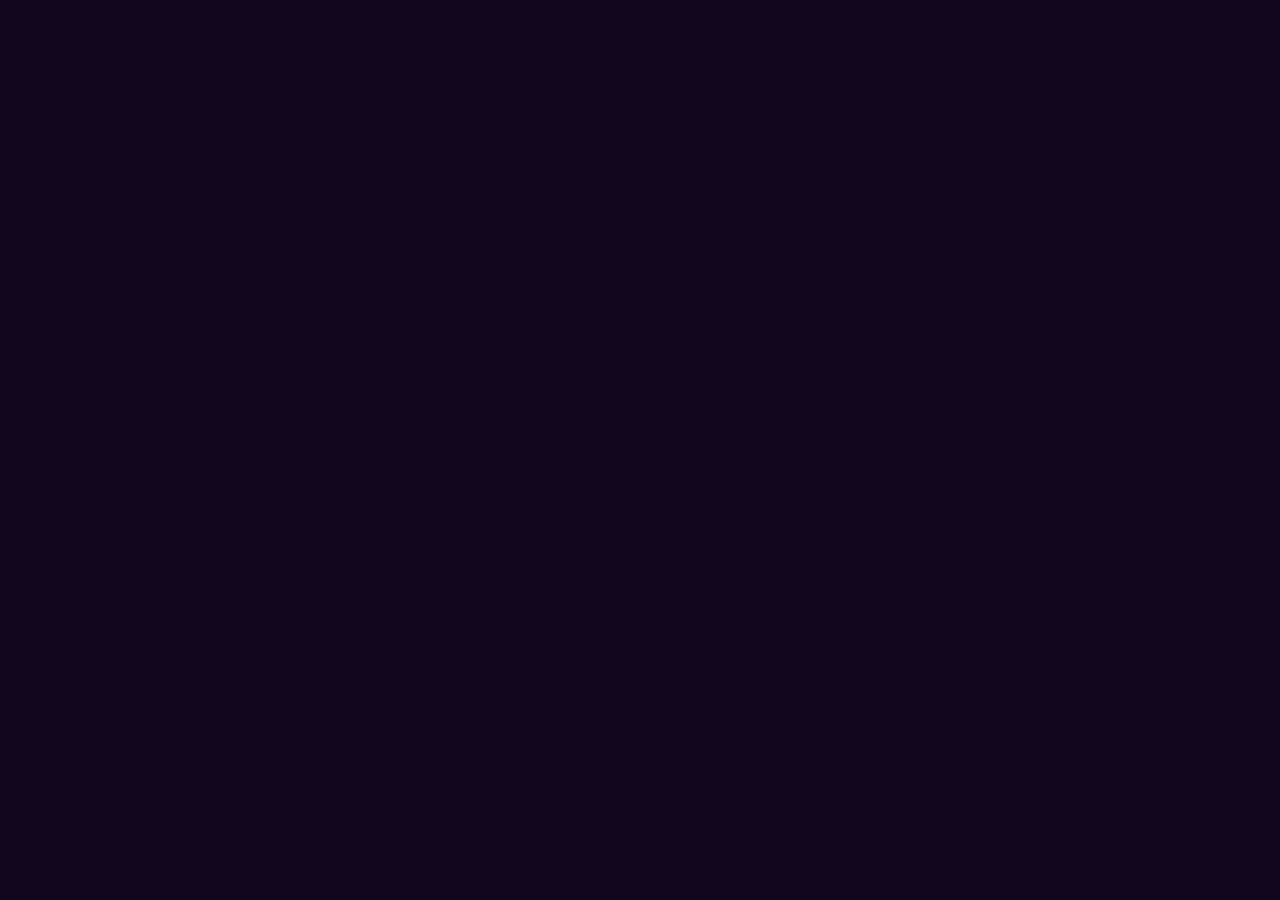
==== CAS.html @ ff6cc91d "Addtions 1.0" ====
<!DOCTYPE html>
<html lang="en">
    <head>
        <meta charset="UTF-8">
        <meta http-equiv="X-UA-Compatible" content="IE=edge">
        <meta name="viewport" content="width=device-width, initial-scale=1.0">

        <link rel="stylesheet" href="https://cdn.jsdelivr.net/npm/boxicons@latest/css/boxicons.min.css">
        <link rel="shortcut icon" href="assets/imgs/favicon.ico" type="image/x-icon">
        <link rel="stylesheet" href="assets/css/style.css">
        <link rel="stylesheet" href="assets/css/text-animation.css">

        <title>Joshua S. | Student</title>
    </head>
    <body>

    </body>
</html>
---- assets/css/style.css ----
/*=============== FONTS ===============*/
@font-face {
    font-family: Brandon;
    src: url("../extras/HVD\ Fonts\ -\ BrandonText-Bold.otf");
    font-weight: bold;
}

@font-face {
    font-family: BrandonThin;
    src: url("../extras/HVD\ Fonts\ -\ BrandonText-Thin.otf");
    font-weight: lighter;
}

/*=============== VARIABLES ===============*/
:root {
  --header-height: 3.5rem;

  /*========== Colors ==========*/
  --main-color: #9B5DE5;
  --light-color: #CC92F8;
  --dark-color: #6441A4;
  --darker-color: #1F2232;
  --text-light: #FFF;
  --text-dark: #000;
  --background-color: #10061C ;
  --container-color: #6441A4;

  /*========== Fonts & Sizes ==========*/
  --main-font: 'Brandon', sans-serif;
  --huge-font-size: 4rem;
  --xxl-font-size: 3rem;
  --xl-font-size: 2.5rem;
  --h1-font-size: 1.5rem;
  --h2-font-size: 1.25rem;
  --h3-font-size: 1rem;
  --normal-font-size: .938rem;
  --small-font-size: .813rem;
  --xs-font-size: .75rem;

  /*========== Margins ==========*/
  --mb-0-25: .25rem;
  --mb-0-5: .5rem;
  --mb-0-75: .75rem;
  --mb-1: 1rem;
  --mb-1-5: 1.5rem;
  --mb-2: 2rem;
  --mb-2-5: 2.5rem;

  /*========== Z Indexes ==========*/
  --z-bottom: 10;
  --z-top: 100;
}

/* Font Sizes Media Queries */
@media screen and (min-width: 992px) {
  :root {
    --huge-font-size: 6rem;
    --xxl-font-size: 4rem;
    --xl-font-size: 4rem;
    --h1-font-size: 2.25rem;
    --h2-font-size: 1.5rem;
    --h3-font-size: 1.25rem;
    --normal-font-size: 1rem;
    --small-font-size: .875rem;
    --xs-font-size: .813rem;
  }
}

/*=============== CORE ===============*/
*{
scroll-behavior: smooth;
  box-sizing: border-box;
  padding: 0;
  margin: 0;
}

body{
  margin: var(--header-height) 0 0 0;
  font-family: var(--main-font);
  font-size: var(--normal-font-size);
  background: var(--background-color);
  color: var(--text-light);
  overflow-x: hidden;
}

ul{
  list-style: none;
}

a{
  text-decoration: none;
}

img{
  max-width: 100%;
  height: auto;
}

button,
input{
  border: none;
  outline: none;
}

button{
  cursor: pointer;
  font-family: var(--main-font);
  font-size: var(--normal-font-size);
}

.hidden {
  height: 0;
  visibility: hidden;
}

/*=============== REUSABLE CLASSES ===============*/
.section{
  padding: 4.5rem 0 2rem;
}

.section-title{
  font-size: var(--h2-font-size);
  margin-bottom: var(--mb-2);
  text-align: center;
}

/*=============== LAYOUT ===============*/
.container{
  max-width: 968px;
  margin-left: var(--mb-1-5);
  margin-right: var(--mb-1-5);
}

.grid{
  display: grid;
}

.main{
  overflow: hidden; /*For animation*/
}

/*=============== SCROLLBAR ===============*/
::-webkit-scrollbar {
  width: 12px;
}

::-webkit-scrollbar-track {
  background-color: transparent;
}

::-webkit-scrollbar-thumb {
  background-color: white;
  border-radius: 50px;
  height: 120px;
}

/*=============== HEADER ===============*/
.header{
  width: 100%;
  background-color: var(--background-color);
  position: fixed;
  top: 0;
  left: 0;
  z-index: var(--z-top);
}

/*=============== NAV ===============*/
.nav{
  height: var(--header-height);
  display: flex;
  justify-content: space-between;
  align-items: center;
}

.nav-logo{
  display: flex;
  align-items: center;
  column-gap: .5rem;
  font-size: var(--normal-font-size);
}

.nav-logo-img{
  width: 1.25rem;
}

.nav-link,
.nav-logo,
.nav-toggle,
.nav-close{
  color: var(--text-light);
}

.nav-toggle{
  font-size: 2rem;
  cursor: pointer;
}

@media screen and (max-width: 767px){
  .nav-menu{
    position: fixed;
    width: 100%;
    background: var(--container-color);
    top: -150%;
    left: 0;
    padding: 3.5rem 0;
    transition: .4s;
    z-index: var(--z-top);
    border-radius: 0 0 1.5rem 1.5rem;
  }
}

.nav-img{
  width: 100px;
  position: absolute;
  top: 0;
  left: 0;
}

.nav-close{
  font-size: 1.8rem;
  position: absolute;
  top: .5rem;
  right: .7rem;
  cursor: pointer;
}

.nav-list{
  display: flex;
  flex-direction: column;
  align-items: center;
  row-gap: 1.5rem;
}

.nav-link{
  transition: .4s;
  letter-spacing: 0.1rem;
}

.nav-link:hover{
  color: var(--light-color);
  border-bottom: 3px var(--light-color) solid;
}

/* Show menu */
.show-menu{
  top: 0;
}

/* Change background header */
.scroll-header{
  background: var(--container-color);
}

/*=============== HOME ===============*/
.home {
  height: 672px;
  background-image: url("../imgs/pngs/background.png");
  background-size: cover;
  display: flex;
  align-items: center;
  justify-content: center;
}

.home-content {
  display: flex;
  align-items: center;
  justify-content: center;
}

.home-content h1 {
  font-size: var(--xl-font-size);
  position: absolute;
  text-shadow: 5px 5px 5px rgba(0, 0, 0, 0.5);
}

.home-content h3 {
  font-size: var(--h3-font-size);
  position: absolute;
  font-style: italic;
  font-family: BrandonThin;;
  transform: translateY(40px);
  text-shadow: 5px 5px 5px rgba(0, 0, 0, 0.5);
}

/*=============== Curve ===============*/
.curve {
  background-color: var(--main-color);
}

.curve-content {
  height: 0;
  width: 100vw;
  visibility: hidden;
}

/*=============== Hello ===============*/
.hello-text {
  display: flex;
  align-items: center;
  justify-content: center;
  font-size: var(--xxl-font-size);
  background-color: var(--main-color);

  cursor: default;
  position: absolute;
  width: 100%;
  height: 400px;
  text-align: center;
  font-family: 'Luckiest Guy';
}

/* Main Animation in text-animation.css */

.hello-text-text {
  letter-spacing: 5px;
  text-shadow: 0 1px 0 #ccc, 0 2px 0 #ccc, 0 3px 0 #ccc, 0 4px 0 #ccc,
    0 5px 0 #ccc, 0 6px 0 transparent, 0 7px 0 transparent, 0 8px 0 transparent,
    0 9px 0 transparent, 0 10px 10px rgba(0, 0, 0, 0.4);
}

/*=============== CurveM ===============*/
.curveM {
  transform: translateY(400px);
  background-color: var(--light-color);
}

.curveM-content {
  height: 0;
  width: 100vw;
  visibility: hidden;
}

/*=============== PROJECTS ===============*/
.project {
  height: 1000px;
  background-color: var(--light-color);
  display: flex;
  align-items: center;
  justify-content: center;
}

.project-content {
  display: flex;
  align-items: center;
  justify-content: center;
  flex-direction: column;
  text-align: center;
}

.project-content h1 {
  transform: translateY(-80px);
  font-size: var(--xl-font-size);
  position: absolute;
  text-shadow: 0px 4px 0px rgba(0, 0, 0, 0.25);
}

.project-content h1 span {
  color: var(--dark-color);
  border-bottom: 5px var(--dark-color) solid;
}

.placeholder {
  height: 130px;
  width: 230px;
  border-radius: 20px;
  margin: var(--mb-1);
  transform: translateY(200px);
  background: var(--dark-color);
  filter: drop-shadow(0px 4px 0px rgba(0, 0, 0, 0.25));
}

.placeholder h2 {
  font-size: var(--h2-font-size);
  color: var(--text-light);
  transform: translateY(40px);
  /* text-shadow: 0px 3px 0px #000000; */
}

.placeholder img {
  visibility: hidden;
}

.placeholder:hover {
  background: var(--darker-color);
}
/*=============== ABOUT ===============*/
.about {
  height: 800px;
  margin: var(--mb-2);
  display: flex;
  gap: 70px;
  flex-direction: column;
  align-items: center;
  justify-content: center;
  text-align: center;
  background-color: var(--background-color);
}

.pfp {
  height: 250px;
  width: 250px;
}

.about-text {
  font-size: 20px;
  text-align: justify;
  line-height: 30px;
}
/*=============== CONTACT ===============*/
.contact {
  height: 800px;
  background-color: #F4F4F4;
  display: flex;
  align-items: center;
  justify-content: center;
  text-align: center;
}

.contact h1 {
  font-size: var(--xl-font-size);
  color: var(--text-dark);
  margin-bottom: var(--mb-1);
  text-shadow: 0px 4px 0px rgba(0, 0, 0, 0.25);
}

.contact h1 span {
  color: var(--dark-color);
  border-bottom: 5px var(--dark-color) solid;
}

.contact input {
  font-family: var(--main-font);
  font-size: var(--h2-font-size);
  color: var(--text-dark);
  height: 70px;
  width: 250px;
  border: 0;
  margin: var(--mb-1);
  padding: var(--mb-1);
  border-radius: 5px;
  background-color: #E1E1E1;
  filter: drop-shadow(0px 4px 4px rgba(0, 0, 0, 0.25));
}

.contact input[type="submit"] {
  color: white;
  background-color: var(--dark-color);
}

.contact input[type="submit"]:hover {
  transform: scale(0.98);
}

/*=============== FOOTER ===============*/
.footer {
  height: 100px;
  background-color: #fff;
}

.footer {
  background-color: white;
  height: 120px;
}

.footer-nav {
  display: grid;
  grid-template-columns: repeat(5, 1fr);
  grid-template-rows: 125px;
  grid-column-gap: 0px;
  grid-row-gap: 0px;
  align-items: center;
  text-align: center;
  letter-spacing: 3px;
}
  
.div1 { grid-area: 1 / 1 / 2 / 2; }
.div2 { grid-area: 1 / 2 / 2 / 3; }
.div3 { grid-area: 1 / 3 / 2 / 4; }
.div4 { grid-area: 1 / 4 / 2 / 5; }
.div5 { grid-area: 1 / 5 / 2 / 6; }

.footer-nav a{
  color: black;
  font-size: var(--xs-font-size);
}

.footer-nav a:hover {
  border-bottom: 3px black solid;
}
/*=============== BUTTONS ===============*/
.button{
  display: inline-block;
  background-color: var(--main-color);
  color: var(--title-color);
  padding: 1rem 1.75rem;
  border-radius: .5rem;
  transition: .3s;
}

.button:hover{
  background-color: var(--dark-color);
}

.button-ghost{
  border: 2px solid;
  background-color: transparent;
  border-radius: 3rem;
  padding: .75rem 1.5rem;
}

/*===============  Media Queries ===============*/
/* For small devices */
@media screen and (max-width: 320px){
    .container{
      margin-left: var(--mb-1);
      margin-right: var(--mb-1);
    }
  
    .category-container{
      grid-template-columns: .8fr;
      justify-content: center;
    }
  }
 
/* For medium devices */
@media screen and (min-width: 620px) {
  .about {
    flex-direction: row;
  }

  .pfp {
    height: 250px;
    width: 250px;
  }

  .about-text {
    font-size: 25px;
    text-align: justify;
    line-height: 30px;
    max-width: 400px;
  }
}

@media screen and (min-width: 767px){
  body{
    margin: 0;
  }

  .section{
    padding: 7rem 0 2rem;
  }

  .nav{
    height: calc(var(--header-height) + 1.5rem);
  }
  .nav-img,
  .nav-close,
  .nav-toggle{
    display: none;
  }
  .nav-list{
    flex-direction: row;
    column-gap: 3rem;
  }
  .nav-link{
    text-transform: initial;
  }

  .curve-content {
    height: 100%;
    visibility: visible;
  }

  .curveM-content {
    height: 100%;
    visibility: visible;
  }

  .project-content {
    flex-direction: row;
  }

  .placeholder {
    height: 200px;
    width: 200px;
    margin: var(--mb-1);
  }

  .placeholder img {
    visibility: visible;
    height: 80px;
    width: 100px;
    transform: translateY(50px);
    /* filter: drop-shadow(0px 5px 0px #000000); */
  }

  .about {
    flex-direction: row;
  }

  .pfp {
    height: 300px;
    width: 300px;
  }

  .about-text {
    font-size: 35px;
    text-align: justify;
    line-height: 40px;
    max-width: 600px;
  }

  .contact input {
    height: 70px;
    width: 500px;
  }

  .footer-nav a{
    letter-spacing: 3px;
    font-size: var(--h3-font-size);
  }
}

/* For large devices */
@media screen and (min-width: 992px){
  .container{
    margin-left: auto;
    margin-right: auto;
  }

  .section-title{
    font-size: var(--h1-font-size);
    margin-bottom: 3rem;
  }

  .placeholder {
    height: 250px;
    width: 250px;
    margin: var(--mb-2-5);
  }

  .about {
    flex-direction: row;
  }

  .pfp {
    height: 450px;
    width: 450px;
  }
  
  .about-text {
    font-size: 40px;
    text-align: justify;
    line-height: 50px;
    max-width: 670px;
  }
}

@media screen and (min-width: 1440px){
  .home {
    height: 900px;
  }
}
---- assets/css/text-animation.css ----
@import url("https://fonts.googleapis.com/css?family=Luckiest+Guy");

.a {
  position: relative;
  top: 10px;
  -webkit-animation: bounce 0.3s ease infinite alternate;
  animation: bounce 0.3s ease infinite alternate;
  font-size: var(--huge-font-size);
  color: var(--dark-color);
  text-shadow: 0 1px 0#10061C, 0 2px 0 #10061C, 0 3px 0 #10061C, 0 4px 0 #10061C,
    0 5px 0 #10061C, 0 6px 0 transparent, 0 7px 0 transparent, 0 8px 0 transparent,
    0 9px 0 transparent, 0 10px 10px rgba(0, 0, 0, 0.4);
}

  
.a:nth-child(2) {
  -webkit-animation-delay: 0.1s;
  animation-delay: 0.1s;
}
  
.a:nth-child(3) {
  -webkit-animation-delay: 0.2s;
  animation-delay: 0.2s;
}

.a:nth-child(4) {
  -webkit-animation-delay: 0.3s;
  animation-delay: 0.3s;
}

.a:nth-child(5) {
  -webkit-animation-delay: 0.4s;
  animation-delay: 0.4s;
}

/* ANIMATION */
@keyframes bounce {
  100% {
    top: -20px;
    text-shadow: 0 1px 0 #10061C, 0 2px 0 #10061C, 0 3px 0 #10061C, 0 4px 0 #10061C,
      0 5px 0 #10061C, 0 6px 0 #10061C, 0 7px 0 #10061C, 0 8px 0 #10061C, 0 9px 0 #10061C,
      0 50px 25px rgba(0, 0, 0, 0.2);
  }
}
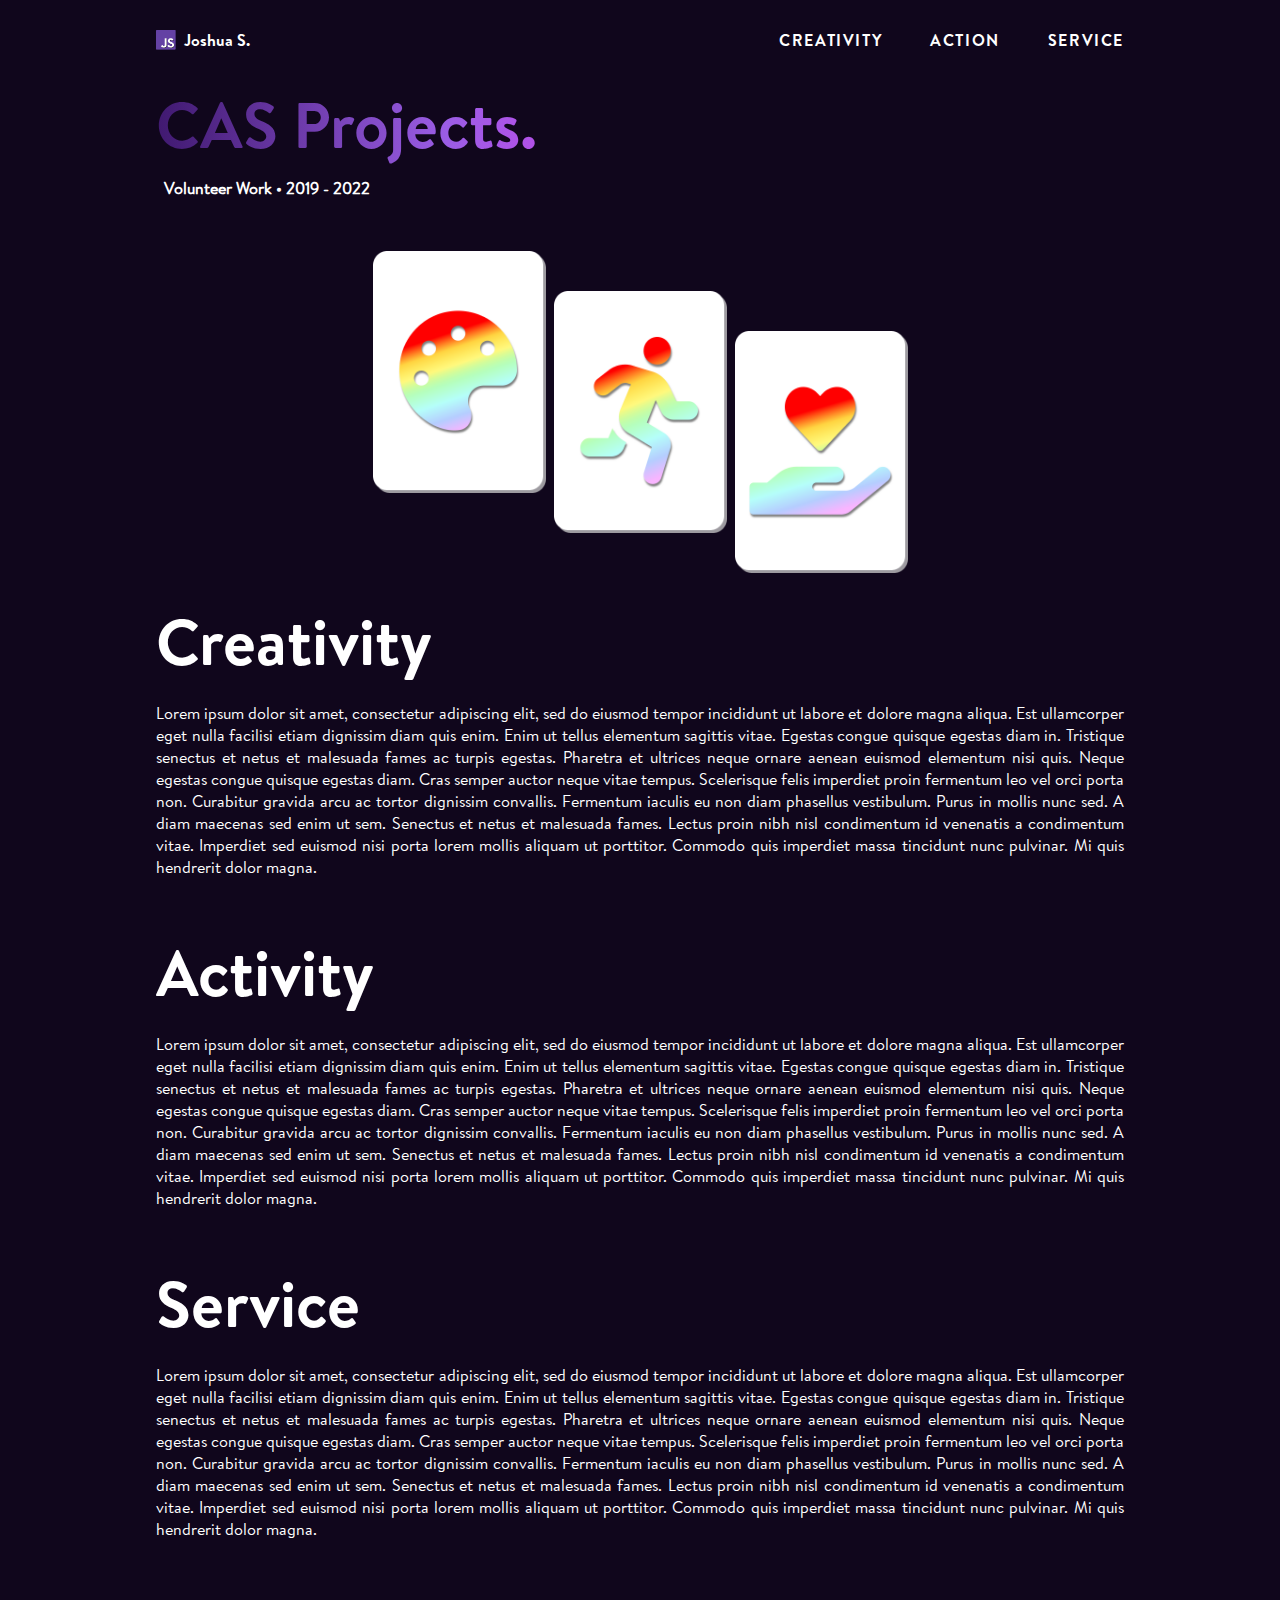
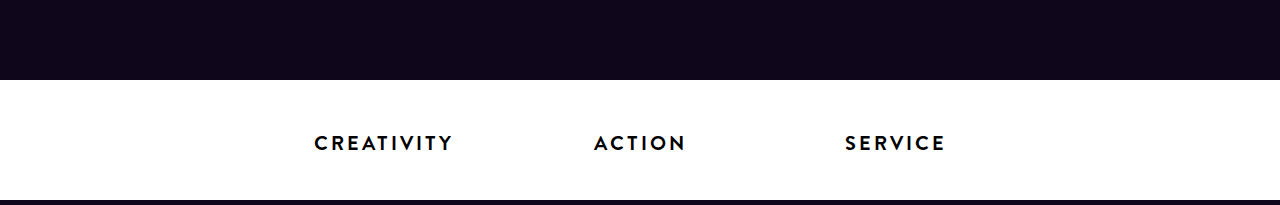
==== commit 53a240a9: "Cas Pages 1.0" ====
--- a/CAS.html
+++ b/CAS.html
@@ -8,11 +8,92 @@
         <link rel="stylesheet" href="https://cdn.jsdelivr.net/npm/boxicons@latest/css/boxicons.min.css">
         <link rel="shortcut icon" href="assets/imgs/favicon.ico" type="image/x-icon">
         <link rel="stylesheet" href="assets/css/style.css">
-        <link rel="stylesheet" href="assets/css/text-animation.css">
 
         <title>Joshua S. | Student</title>
     </head>
     <body>
+         <!------- Nav ------->
+         <header class="header" id="header">
+            <nav class="nav container">
+                <a href="#" class="nav-logo">
+                    <img src="assets/imgs/pngs/JS Logo.png" alt="" class="nav-logo-img">
+                    Joshua S.
+                </a>
 
+                <div class="nav-menu" id="nav-menu">
+                    <ul class="nav-list">
+                        <li class="nav-item">
+                            <a href="#creativity" class="nav-link">CREATIVITY</a>
+                        </li>
+
+                        <li class="nav-item">
+                            <a href="#action" class="nav-link">ACTION</a>
+                        </li>
+
+                        <li class="nav-item">
+                            <a href="#service" class="nav-link">SERVICE</a>
+                        </li>
+
+                    <div class="nav-close" id="nav-close">
+                        <i class='bx bx-x'></i>
+                    </div>
+                </div>
+
+                <div class="nav-toggle" id="nav-toggle">
+                    <i class='bx bx-menu-alt-right' ></i>
+                </div>
+            </nav>
+        </header>
+
+        <!-- Intro -->
+        <section class="intro" id="intro">
+            <div class="intro-content container">
+                <h1>CAS Projects.</h1>
+                <h3>Volunteer Work • 2019 - 2022</h3>
+                <div class="intro-content-images">
+                    <img src="assets/imgs/pngs/Creativity.png" alt="Creativity" class="creativity-img">
+                    <img src="assets/imgs/pngs/Action.png" alt="Action" class="action-img">
+                    <img src="assets/imgs/pngs/Service.png" alt="Service" class="service-img">
+                </div>
+            </div>
+        </section>
+
+        <section class="cas" id="cas">
+            <!-- Creativity -->
+        <section class="creativity" id="creativity">
+            <div class="creativity-content container">
+                <h1>Creativity</h1>
+                <p>Lorem ipsum dolor sit amet, consectetur adipiscing elit, sed do eiusmod tempor incididunt ut labore et dolore magna aliqua. Est ullamcorper eget nulla facilisi etiam dignissim diam quis enim. Enim ut tellus elementum sagittis vitae. Egestas congue quisque egestas diam in. Tristique senectus et netus et malesuada fames ac turpis egestas. Pharetra et ultrices neque ornare aenean euismod elementum nisi quis. Neque egestas congue quisque egestas diam. Cras semper auctor neque vitae tempus. Scelerisque felis imperdiet proin fermentum leo vel orci porta non. Curabitur gravida arcu ac tortor dignissim convallis. Fermentum iaculis eu non diam phasellus vestibulum. Purus in mollis nunc sed. A diam maecenas sed enim ut sem. Senectus et netus et malesuada fames. Lectus proin nibh nisl condimentum id venenatis a condimentum vitae. Imperdiet sed euismod nisi porta lorem mollis aliquam ut porttitor. Commodo quis imperdiet massa tincidunt nunc pulvinar. Mi quis hendrerit dolor magna.</p>
+            </div>
+        </section>
+
+        <!-- Activity -->
+        <section class="activity" id="activity">
+            <div class="activity-content container">
+                <h1>Activity</h1>
+                <p>Lorem ipsum dolor sit amet, consectetur adipiscing elit, sed do eiusmod tempor incididunt ut labore et dolore magna aliqua. Est ullamcorper eget nulla facilisi etiam dignissim diam quis enim. Enim ut tellus elementum sagittis vitae. Egestas congue quisque egestas diam in. Tristique senectus et netus et malesuada fames ac turpis egestas. Pharetra et ultrices neque ornare aenean euismod elementum nisi quis. Neque egestas congue quisque egestas diam. Cras semper auctor neque vitae tempus. Scelerisque felis imperdiet proin fermentum leo vel orci porta non. Curabitur gravida arcu ac tortor dignissim convallis. Fermentum iaculis eu non diam phasellus vestibulum. Purus in mollis nunc sed. A diam maecenas sed enim ut sem. Senectus et netus et malesuada fames. Lectus proin nibh nisl condimentum id venenatis a condimentum vitae. Imperdiet sed euismod nisi porta lorem mollis aliquam ut porttitor. Commodo quis imperdiet massa tincidunt nunc pulvinar. Mi quis hendrerit dolor magna.</p>
+            </div>
+        </section>
+
+        <!-- Service -->
+        <section class="service" id="service">
+            <div class="service-content container">
+                <h1>Service</h1>
+                <p>Lorem ipsum dolor sit amet, consectetur adipiscing elit, sed do eiusmod tempor incididunt ut labore et dolore magna aliqua. Est ullamcorper eget nulla facilisi etiam dignissim diam quis enim. Enim ut tellus elementum sagittis vitae. Egestas congue quisque egestas diam in. Tristique senectus et netus et malesuada fames ac turpis egestas. Pharetra et ultrices neque ornare aenean euismod elementum nisi quis. Neque egestas congue quisque egestas diam. Cras semper auctor neque vitae tempus. Scelerisque felis imperdiet proin fermentum leo vel orci porta non. Curabitur gravida arcu ac tortor dignissim convallis. Fermentum iaculis eu non diam phasellus vestibulum. Purus in mollis nunc sed. A diam maecenas sed enim ut sem. Senectus et netus et malesuada fames. Lectus proin nibh nisl condimentum id venenatis a condimentum vitae. Imperdiet sed euismod nisi porta lorem mollis aliquam ut porttitor. Commodo quis imperdiet massa tincidunt nunc pulvinar. Mi quis hendrerit dolor magna.</p>
+            </div>
+        </section>
+        </section>
+
+        <!------- Footer ------->
+        <footer class="footer" id="footer">
+            <div class="footer-nav">
+                <div class="div2"><a href="#creativity">CREATIVITY</a></div>
+                <div class="div3"><a href="#action">ACTION</a></div>
+                <div class="div4"><a href="#service">SERVICE</a></div>
+            </div>
+        </footer>
+
+        <!------- JavaScript ------->
+        <script src="assets/js/main.js"></script>
     </body>
 </html>--- a/assets/css/style.css
+++ b/assets/css/style.css
@@ -1,6 +1,6 @@
 /*=============== FONTS ===============*/
 @font-face {
-    font-family: Brandon;
+    font-family: BrandonBold;
     src: url("../extras/HVD\ Fonts\ -\ BrandonText-Bold.otf");
     font-weight: bold;
 }
@@ -11,6 +11,15 @@
     font-weight: lighter;
 }
 
+@font-face {
+  font-family: Brandon;
+  src: url("../extras/HVD\ Fonts\ -\ BrandonText-Regular.otf");
+}
+
+@font-face {
+  font-family: BrandonLight;
+  src: url("../extras/HVD\ Fonts\ -\ BrandonText-Light.otf");
+}
 /*=============== VARIABLES ===============*/
 :root {
   --header-height: 3.5rem;
@@ -26,7 +35,7 @@
   --container-color: #6441A4;
 
   /*========== Fonts & Sizes ==========*/
-  --main-font: 'Brandon', sans-serif;
+  --main-font: 'BrandonBold', sans-serif;
   --huge-font-size: 4rem;
   --xxl-font-size: 3rem;
   --xl-font-size: 2.5rem;
@@ -91,6 +100,12 @@
   text-decoration: none;
 }
 
+p {
+  font-family: 'Brandon';
+  font-size: var(--normal-font-size);
+  text-align: justify;
+}
+
 img{
   max-width: 100%;
   height: auto;
@@ -116,12 +131,6 @@
 /*=============== REUSABLE CLASSES ===============*/
 .section{
   padding: 4.5rem 0 2rem;
-}
-
-.section-title{
-  font-size: var(--h2-font-size);
-  margin-bottom: var(--mb-2);
-  text-align: center;
 }
 
 /*=============== LAYOUT ===============*/
@@ -129,10 +138,6 @@
   max-width: 968px;
   margin-left: var(--mb-1-5);
   margin-right: var(--mb-1-5);
-}
-
-.grid{
-  display: grid;
 }
 
 .main{
@@ -508,6 +513,65 @@
   padding: .75rem 1.5rem;
 }
 
+
+/*=============== CAS Page ===============*/
+.intro-content h1 {
+  font-size: var(--xxl-font-size);
+  background: #401970;
+  background: -webkit-linear-gradient(to right, #401970 0%, #9B5DE5 30%, #EF32EF 64%, #CC92F8 100%);
+  background: -moz-linear-gradient(to right, #401970 0%, #9B5DE5 30%, #EF32EF 64%, #CC92F8 100%);
+  background: linear-gradient(to right, #401970 0%, #9B5DE5 30%, #EF32EF 64%, #CC92F8 100%);
+  background-clip: text;
+  -webkit-background-clip: text;
+  -webkit-text-fill-color: transparent;
+}
+
+.intro-content h3 {
+  font-family: 'Brandon';
+  font-size: var(--normal-font-size);
+  margin: var(--mb-0-5);
+}
+
+.intro-content-images {
+  display: flex;
+  align-items: center;
+  justify-content: center;
+}
+
+.intro-content-images img {
+  width: 93px;
+  height: 128px;
+  padding: var(--mb-0-25);
+}
+
+.creativity-img {
+  transform: translateY(20px);
+}
+
+.action-img {
+  transform: translateY(40px);
+}
+
+.service-img {
+  transform: translateY(60px);
+}
+
+/*=============== CAS ===============*/
+.cas {
+  display: flex;
+  gap: 50px;
+  flex-direction: column;
+  align-items: center;
+  justify-content: center;
+  padding-top: 90px;
+  padding-bottom: 90px;
+}
+
+.cas h1 {
+  font-size: var(--xl-font-size);
+  margin-bottom: var(--mb-1);
+}
+
 /*===============  Media Queries ===============*/
 /* For small devices */
 @media screen and (max-width: 320px){
@@ -539,6 +603,12 @@
     line-height: 30px;
     max-width: 400px;
   }
+
+  /* CAS Page */
+  .intro-content-images img {
+    width: 150px;
+    height: 207px;
+  }
 }
 
 @media screen and (min-width: 767px){
@@ -619,6 +689,33 @@
     letter-spacing: 3px;
     font-size: var(--h3-font-size);
   }
+
+  /* CAS Page */
+  .intro-content {
+    margin-top: 5rem;
+  }
+
+  .intro-content-images img {
+    width: 181px;
+    height: 250px;
+  }
+
+  .creativity-img {
+    transform: translateY(40px);
+  }
+  
+  .action-img {
+    transform: translateY(80px);
+  }
+  
+  .service-img {
+    transform: translateY(120px);
+  }
+
+  .cas {
+    padding-top: 140px;
+    padding-bottom: 140px;
+  }
 }
 
 /* For large devices */
@@ -626,11 +723,6 @@
   .container{
     margin-left: auto;
     margin-right: auto;
-  }
-
-  .section-title{
-    font-size: var(--h1-font-size);
-    margin-bottom: 3rem;
   }
 
   .placeholder {
@@ -660,4 +752,23 @@
   .home {
     height: 900px;
   }
+
+  /* CAS Page */
+  .intro-content-images img {
+    width: 300px;
+    height: 415px;
+    margin: var(--mb-1);
+  }
+
+  .creativity-img {
+    transform: translateY(40px);
+  }
+  
+  .action-img {
+    transform: translateY(100px);
+  }
+  
+  .service-img {
+    transform: translateY(160px);
+  }
 }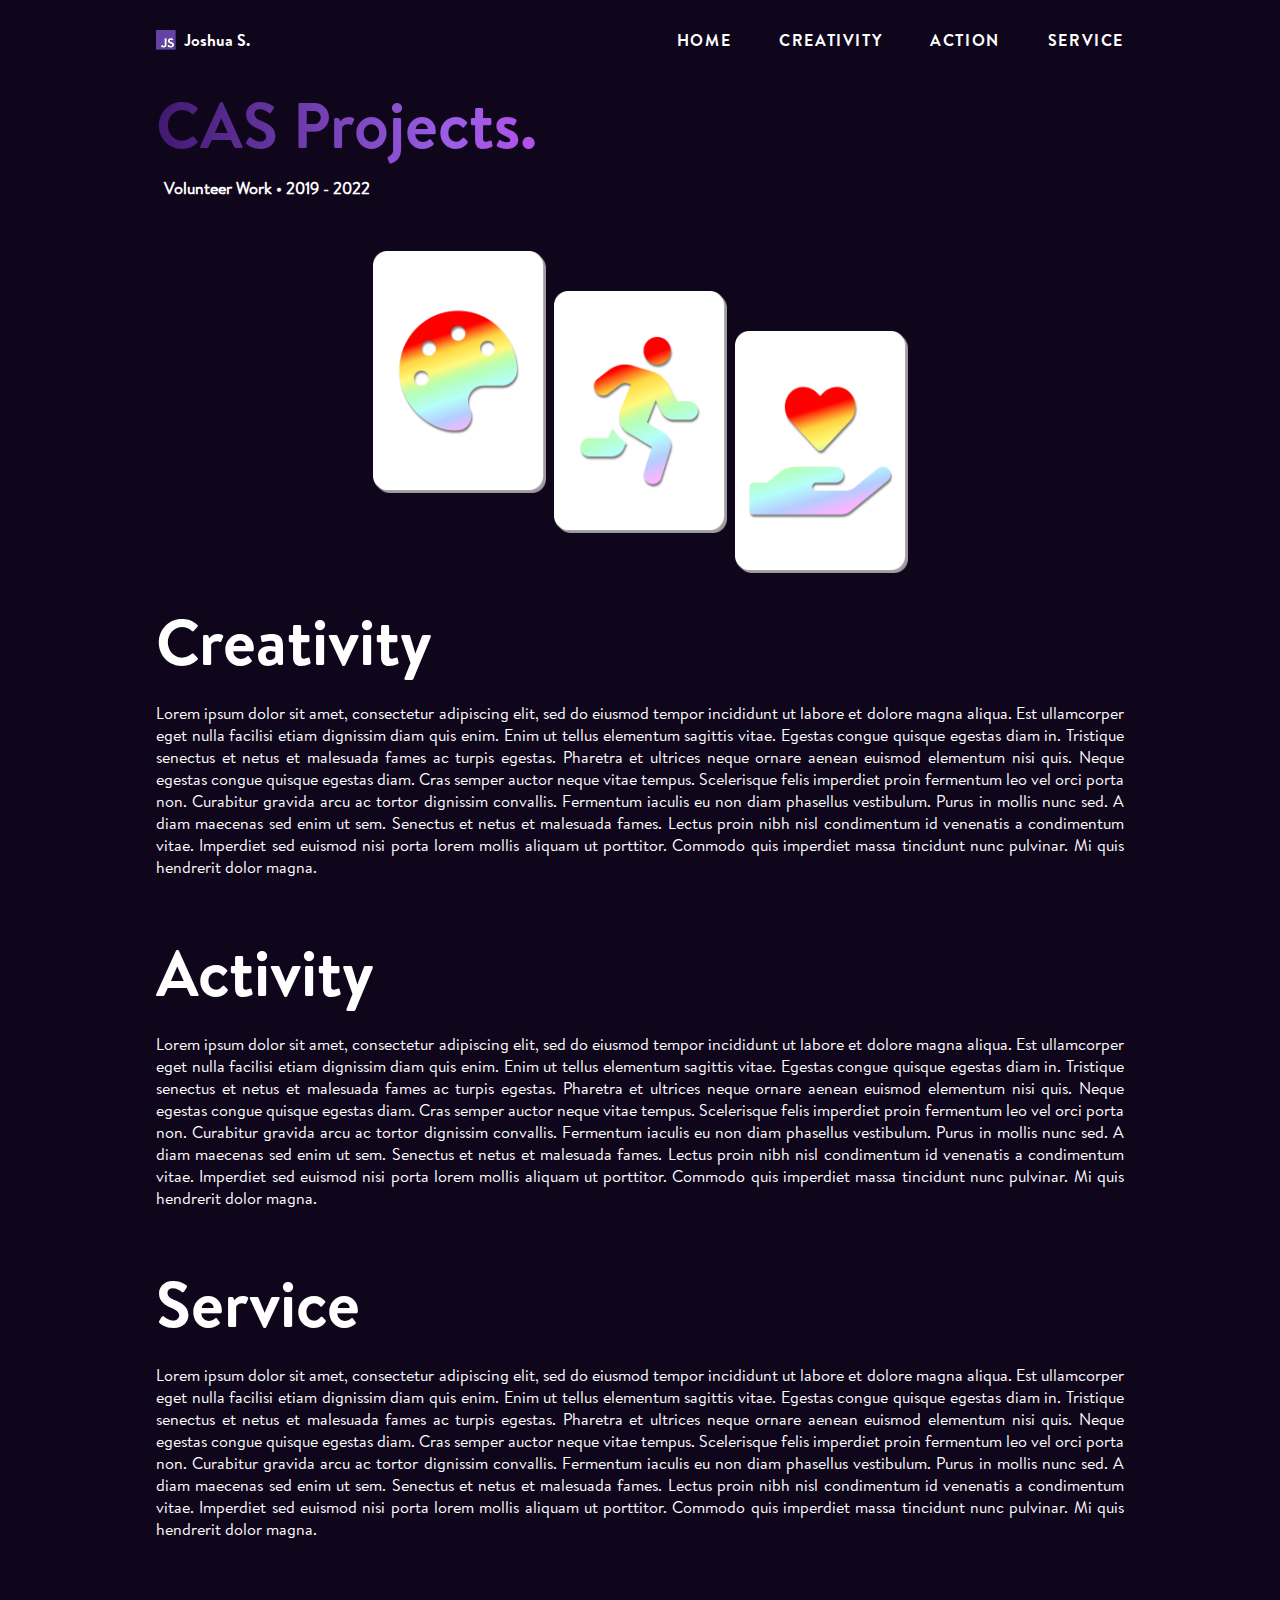
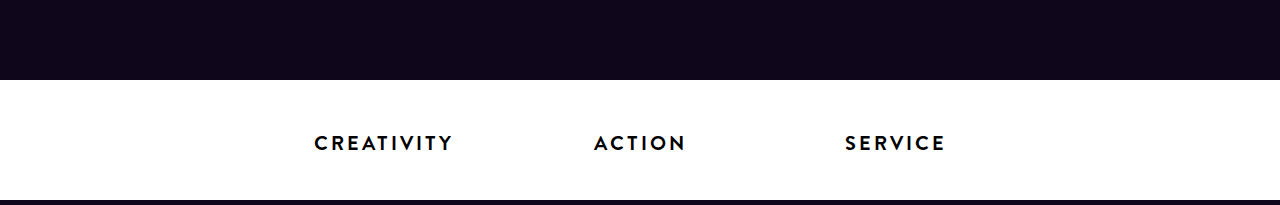
==== commit a5350f12: "Cas Pages 1.1" ====
--- a/CAS.html
+++ b/CAS.html
@@ -22,6 +22,10 @@
 
                 <div class="nav-menu" id="nav-menu">
                     <ul class="nav-list">
+                        <li class="nav-item">
+                            <a href="index.html" class="nav-link">HOME</a>
+                        </li>
+
                         <li class="nav-item">
                             <a href="#creativity" class="nav-link">CREATIVITY</a>
                         </li>
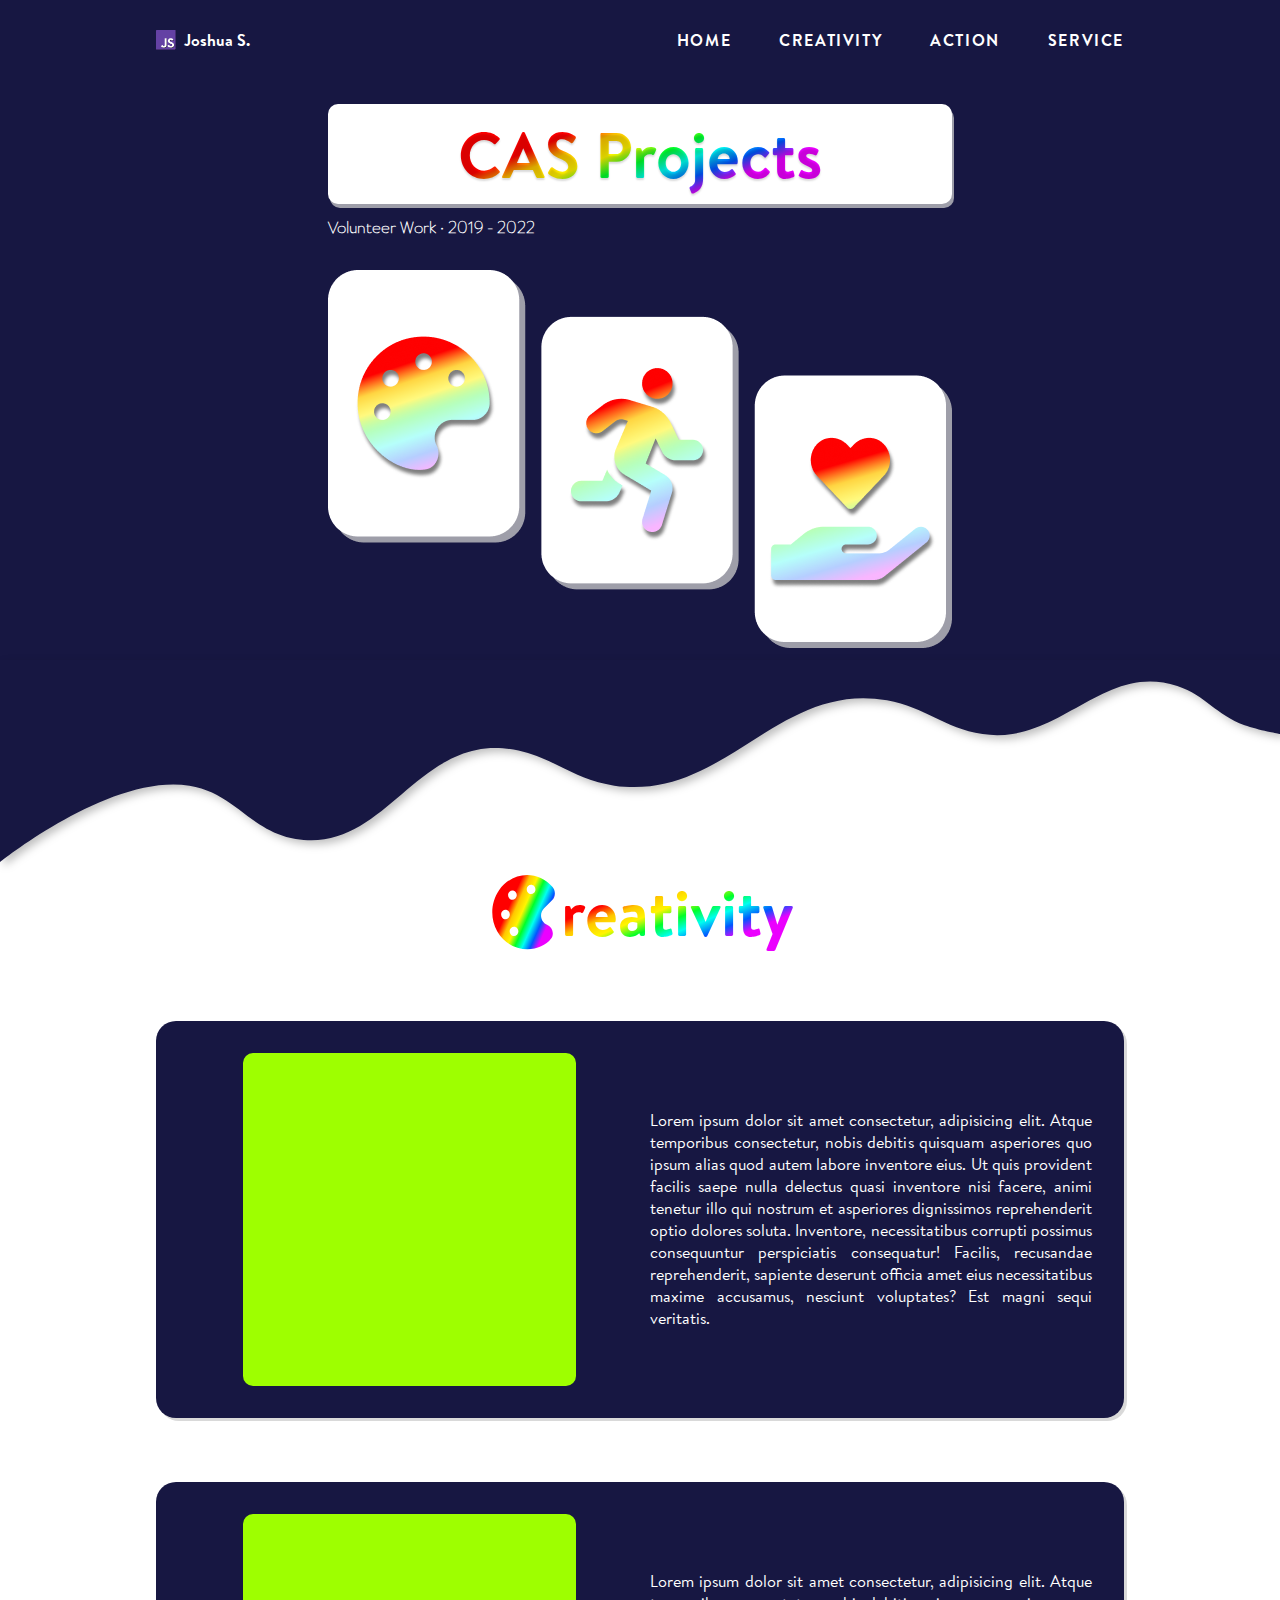
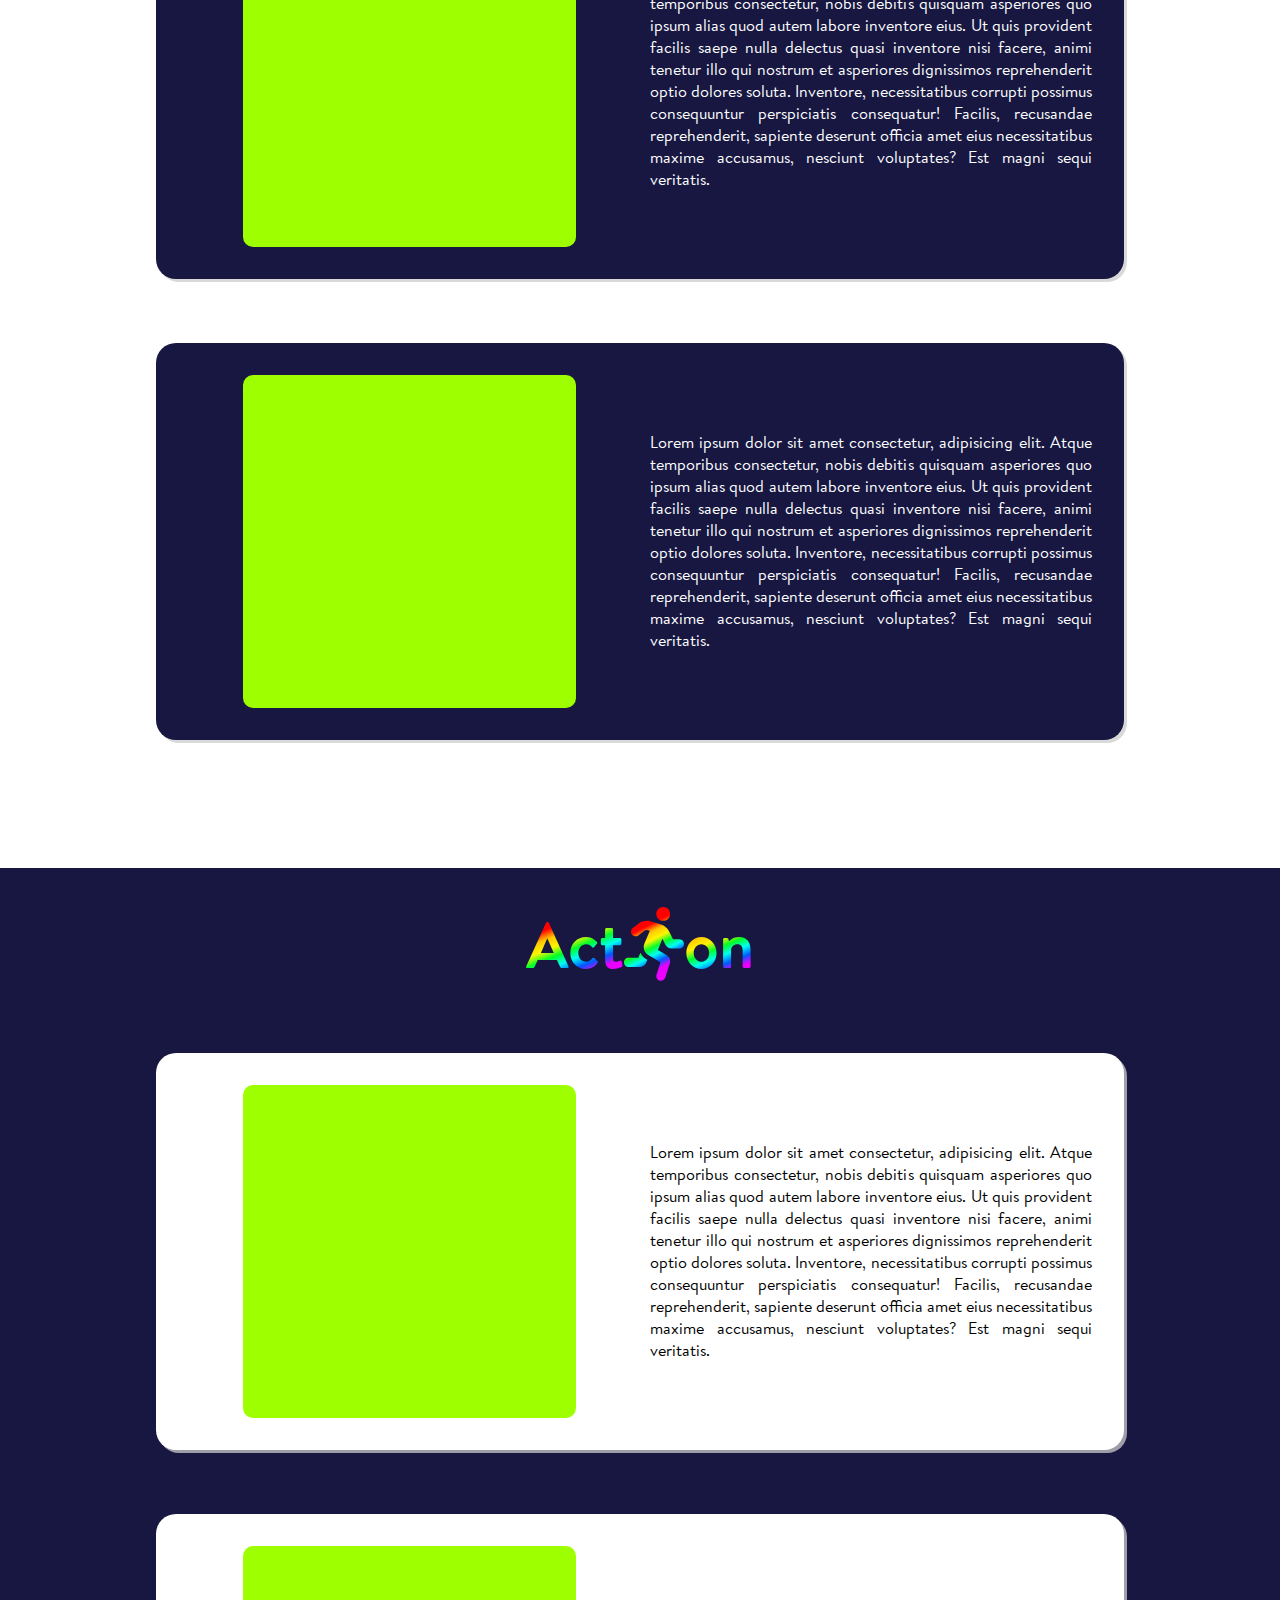
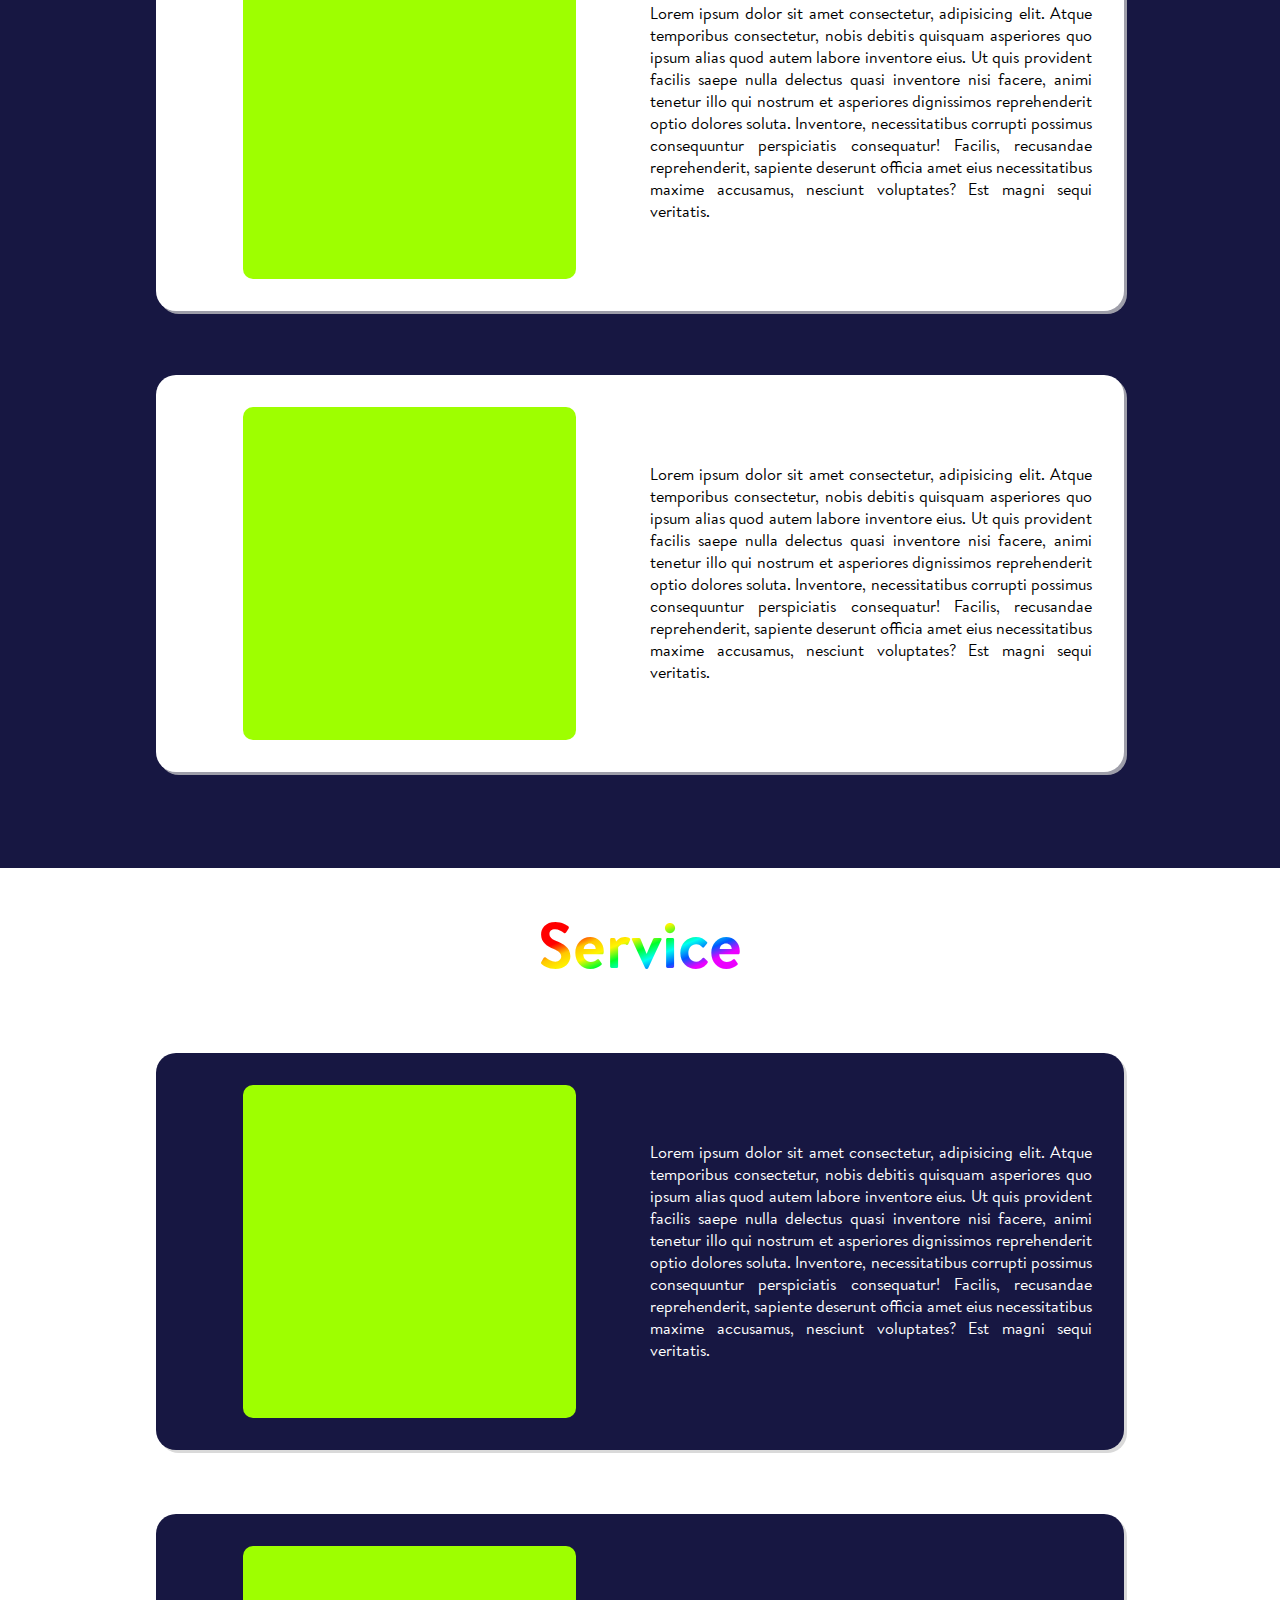
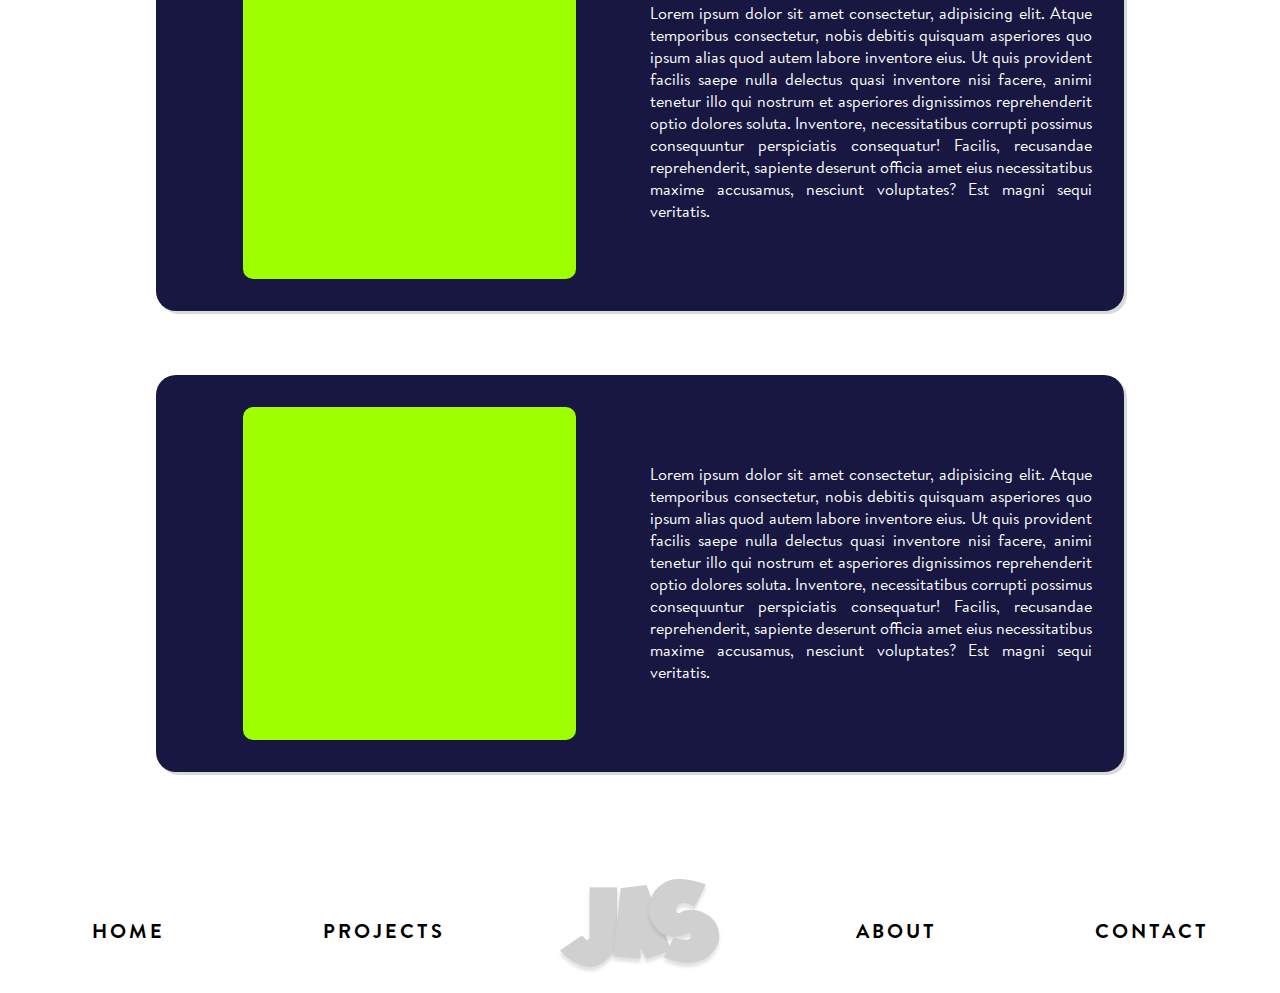
==== commit b9f2ee37: "CAS Page Updates" ====
--- a/CAS.html
+++ b/CAS.html
@@ -11,10 +11,10 @@
 
         <title>Joshua S. | Student</title>
     </head>
-    <body>
+    <body class="cas-body">
          <!------- Nav ------->
-         <header class="header" id="header">
-            <nav class="nav container">
+         <header class="header cas-header" id="header">
+            <nav class="nav container cas-nav">
                 <a href="#" class="nav-logo">
                     <img src="assets/imgs/pngs/JS Logo.png" alt="" class="nav-logo-img">
                     Joshua S.
@@ -50,52 +50,114 @@
         </header>
 
         <!-- Intro -->
-        <section class="intro" id="intro">
+        <section class="cas-intro" id="intro">
             <div class="intro-content container">
-                <h1>CAS Projects.</h1>
+                <div class="cas-title">
+                    <h1>CAS Projects</h1>
+                </div>
                 <h3>Volunteer Work • 2019 - 2022</h3>
                 <div class="intro-content-images">
-                    <img src="assets/imgs/pngs/Creativity.png" alt="Creativity" class="creativity-img">
-                    <img src="assets/imgs/pngs/Action.png" alt="Action" class="action-img">
-                    <img src="assets/imgs/pngs/Service.png" alt="Service" class="service-img">
+                    <img src="assets/imgs/pngs/cas-icons.png" alt="CAS">
                 </div>
             </div>
         </section>
 
-        <section class="cas" id="cas">
-            <!-- Creativity -->
-        <section class="creativity" id="creativity">
-            <div class="creativity-content container">
-                <h1>Creativity</h1>
-                <p>Lorem ipsum dolor sit amet, consectetur adipiscing elit, sed do eiusmod tempor incididunt ut labore et dolore magna aliqua. Est ullamcorper eget nulla facilisi etiam dignissim diam quis enim. Enim ut tellus elementum sagittis vitae. Egestas congue quisque egestas diam in. Tristique senectus et netus et malesuada fames ac turpis egestas. Pharetra et ultrices neque ornare aenean euismod elementum nisi quis. Neque egestas congue quisque egestas diam. Cras semper auctor neque vitae tempus. Scelerisque felis imperdiet proin fermentum leo vel orci porta non. Curabitur gravida arcu ac tortor dignissim convallis. Fermentum iaculis eu non diam phasellus vestibulum. Purus in mollis nunc sed. A diam maecenas sed enim ut sem. Senectus et netus et malesuada fames. Lectus proin nibh nisl condimentum id venenatis a condimentum vitae. Imperdiet sed euismod nisi porta lorem mollis aliquam ut porttitor. Commodo quis imperdiet massa tincidunt nunc pulvinar. Mi quis hendrerit dolor magna.</p>
-            </div>
+        <!-- Curve -->
+        <section class="curveB">
+            <object data="assets/imgs/svgs/curveB.svg" type="image/svg+xml" class="curve-b">
+                Curve B
+            </object>
         </section>
 
-        <!-- Activity -->
-        <section class="activity" id="activity">
-            <div class="activity-content container">
-                <h1>Activity</h1>
-                <p>Lorem ipsum dolor sit amet, consectetur adipiscing elit, sed do eiusmod tempor incididunt ut labore et dolore magna aliqua. Est ullamcorper eget nulla facilisi etiam dignissim diam quis enim. Enim ut tellus elementum sagittis vitae. Egestas congue quisque egestas diam in. Tristique senectus et netus et malesuada fames ac turpis egestas. Pharetra et ultrices neque ornare aenean euismod elementum nisi quis. Neque egestas congue quisque egestas diam. Cras semper auctor neque vitae tempus. Scelerisque felis imperdiet proin fermentum leo vel orci porta non. Curabitur gravida arcu ac tortor dignissim convallis. Fermentum iaculis eu non diam phasellus vestibulum. Purus in mollis nunc sed. A diam maecenas sed enim ut sem. Senectus et netus et malesuada fames. Lectus proin nibh nisl condimentum id venenatis a condimentum vitae. Imperdiet sed euismod nisi porta lorem mollis aliquam ut porttitor. Commodo quis imperdiet massa tincidunt nunc pulvinar. Mi quis hendrerit dolor magna.</p>
+        <!-- Creativity -->
+        <section class="creativity" id="creativity">
+             <div class="creativity-content container">
+                <div class="creativity-title">
+                    <h1>
+                        <img src="assets/imgs/svgs/C.svg" alt="C" class="creativity-title-img">
+                        <span>reativity</span>
+                    </h1>
+                 </div>
+                 <div class="creativity-exps">
+                     <div class="exp creativity-exp-one">
+                        <img src="assets/imgs/pngs/img-placeholder.png" alt="P">
+                        <p>Lorem ipsum dolor sit amet consectetur, adipisicing elit. Atque temporibus consectetur, nobis debitis quisquam asperiores quo ipsum alias quod autem labore inventore eius. Ut quis provident facilis saepe nulla delectus quasi inventore nisi facere, animi tenetur illo qui nostrum et asperiores dignissimos reprehenderit optio dolores soluta. Inventore, necessitatibus corrupti possimus consequuntur perspiciatis consequatur! Facilis, recusandae reprehenderit, sapiente deserunt officia amet eius necessitatibus maxime accusamus, nesciunt voluptates? Est magni sequi veritatis.</p>
+                    </div>
+                     <div class="exp creativity-exp-two">
+                        <img src="assets/imgs/pngs/img-placeholder.png" alt="P">
+                        <p>Lorem ipsum dolor sit amet consectetur, adipisicing elit. Atque temporibus consectetur, nobis debitis quisquam asperiores quo ipsum alias quod autem labore inventore eius. Ut quis provident facilis saepe nulla delectus quasi inventore nisi facere, animi tenetur illo qui nostrum et asperiores dignissimos reprehenderit optio dolores soluta. Inventore, necessitatibus corrupti possimus consequuntur perspiciatis consequatur! Facilis, recusandae reprehenderit, sapiente deserunt officia amet eius necessitatibus maxime accusamus, nesciunt voluptates? Est magni sequi veritatis.</p>
+                    </div>
+                     <div class="exp creativity-exp-three">
+                        <img src="assets/imgs/pngs/img-placeholder.png" alt="P">
+                        <p>Lorem ipsum dolor sit amet consectetur, adipisicing elit. Atque temporibus consectetur, nobis debitis quisquam asperiores quo ipsum alias quod autem labore inventore eius. Ut quis provident facilis saepe nulla delectus quasi inventore nisi facere, animi tenetur illo qui nostrum et asperiores dignissimos reprehenderit optio dolores soluta. Inventore, necessitatibus corrupti possimus consequuntur perspiciatis consequatur! Facilis, recusandae reprehenderit, sapiente deserunt officia amet eius necessitatibus maxime accusamus, nesciunt voluptates? Est magni sequi veritatis.</p>
+                    </div>
+                </div>
+             </div>
+        </section>
+
+        <!-- Action -->
+        <section class="action" id="action">
+            <div class="action-content container">
+                <div class="action-title">
+                    <h1>
+                        <span>Act</span>
+                        <img src="assets/imgs/svgs/I.svg" alt="I" class="action-title-img">
+                        <span>on</span>
+                    </h1>
+                </div>
+                <div class="action-exps">
+                    <div class="exp action-exp-one">
+                        <img src="assets/imgs/pngs/img-placeholder.png" alt="P">
+                        <p>Lorem ipsum dolor sit amet consectetur, adipisicing elit. Atque temporibus consectetur, nobis debitis quisquam asperiores quo ipsum alias quod autem labore inventore eius. Ut quis provident facilis saepe nulla delectus quasi inventore nisi facere, animi tenetur illo qui nostrum et asperiores dignissimos reprehenderit optio dolores soluta. Inventore, necessitatibus corrupti possimus consequuntur perspiciatis consequatur! Facilis, recusandae reprehenderit, sapiente deserunt officia amet eius necessitatibus maxime accusamus, nesciunt voluptates? Est magni sequi veritatis.</p>
+                    </div>
+                    <div class="exp action-exp-two">
+                        <img src="assets/imgs/pngs/img-placeholder.png" alt="P">
+                        <p>Lorem ipsum dolor sit amet consectetur, adipisicing elit. Atque temporibus consectetur, nobis debitis quisquam asperiores quo ipsum alias quod autem labore inventore eius. Ut quis provident facilis saepe nulla delectus quasi inventore nisi facere, animi tenetur illo qui nostrum et asperiores dignissimos reprehenderit optio dolores soluta. Inventore, necessitatibus corrupti possimus consequuntur perspiciatis consequatur! Facilis, recusandae reprehenderit, sapiente deserunt officia amet eius necessitatibus maxime accusamus, nesciunt voluptates? Est magni sequi veritatis.</p>
+                    </div>
+                    <div class="exp action-exp-three">
+                        <img src="assets/imgs/pngs/img-placeholder.png" alt="P">
+                        <p>Lorem ipsum dolor sit amet consectetur, adipisicing elit. Atque temporibus consectetur, nobis debitis quisquam asperiores quo ipsum alias quod autem labore inventore eius. Ut quis provident facilis saepe nulla delectus quasi inventore nisi facere, animi tenetur illo qui nostrum et asperiores dignissimos reprehenderit optio dolores soluta. Inventore, necessitatibus corrupti possimus consequuntur perspiciatis consequatur! Facilis, recusandae reprehenderit, sapiente deserunt officia amet eius necessitatibus maxime accusamus, nesciunt voluptates? Est magni sequi veritatis.</p>
+                    </div>
+                </div>
             </div>
         </section>
 
         <!-- Service -->
         <section class="service" id="service">
             <div class="service-content container">
-                <h1>Service</h1>
-                <p>Lorem ipsum dolor sit amet, consectetur adipiscing elit, sed do eiusmod tempor incididunt ut labore et dolore magna aliqua. Est ullamcorper eget nulla facilisi etiam dignissim diam quis enim. Enim ut tellus elementum sagittis vitae. Egestas congue quisque egestas diam in. Tristique senectus et netus et malesuada fames ac turpis egestas. Pharetra et ultrices neque ornare aenean euismod elementum nisi quis. Neque egestas congue quisque egestas diam. Cras semper auctor neque vitae tempus. Scelerisque felis imperdiet proin fermentum leo vel orci porta non. Curabitur gravida arcu ac tortor dignissim convallis. Fermentum iaculis eu non diam phasellus vestibulum. Purus in mollis nunc sed. A diam maecenas sed enim ut sem. Senectus et netus et malesuada fames. Lectus proin nibh nisl condimentum id venenatis a condimentum vitae. Imperdiet sed euismod nisi porta lorem mollis aliquam ut porttitor. Commodo quis imperdiet massa tincidunt nunc pulvinar. Mi quis hendrerit dolor magna.</p>
+                <div class="service-title">
+                    <h1>
+                        <span>Service</span>
+                    </h1>
+                </div>
+                <div class="service-exps">
+                    <div class="exp service-exp-one">
+                        <img src="assets/imgs/pngs/img-placeholder.png" alt="P">
+                        <p>Lorem ipsum dolor sit amet consectetur, adipisicing elit. Atque temporibus consectetur, nobis debitis quisquam asperiores quo ipsum alias quod autem labore inventore eius. Ut quis provident facilis saepe nulla delectus quasi inventore nisi facere, animi tenetur illo qui nostrum et asperiores dignissimos reprehenderit optio dolores soluta. Inventore, necessitatibus corrupti possimus consequuntur perspiciatis consequatur! Facilis, recusandae reprehenderit, sapiente deserunt officia amet eius necessitatibus maxime accusamus, nesciunt voluptates? Est magni sequi veritatis.</p>
+                    </div>
+                    <div class="exp service-exp-two">
+                        <img src="assets/imgs/pngs/img-placeholder.png" alt="P">
+                        <p>Lorem ipsum dolor sit amet consectetur, adipisicing elit. Atque temporibus consectetur, nobis debitis quisquam asperiores quo ipsum alias quod autem labore inventore eius. Ut quis provident facilis saepe nulla delectus quasi inventore nisi facere, animi tenetur illo qui nostrum et asperiores dignissimos reprehenderit optio dolores soluta. Inventore, necessitatibus corrupti possimus consequuntur perspiciatis consequatur! Facilis, recusandae reprehenderit, sapiente deserunt officia amet eius necessitatibus maxime accusamus, nesciunt voluptates? Est magni sequi veritatis.</p>
+                    </div>
+                    <div class="exp service-exp-three">
+                        <img src="assets/imgs/pngs/img-placeholder.png" alt="P">
+                        <p>Lorem ipsum dolor sit amet consectetur, adipisicing elit. Atque temporibus consectetur, nobis debitis quisquam asperiores quo ipsum alias quod autem labore inventore eius. Ut quis provident facilis saepe nulla delectus quasi inventore nisi facere, animi tenetur illo qui nostrum et asperiores dignissimos reprehenderit optio dolores soluta. Inventore, necessitatibus corrupti possimus consequuntur perspiciatis consequatur! Facilis, recusandae reprehenderit, sapiente deserunt officia amet eius necessitatibus maxime accusamus, nesciunt voluptates? Est magni sequi veritatis.</p>
+                    </div>
+                </div>
             </div>
-        </section>
         </section>
 
         <!------- Footer ------->
         <footer class="footer" id="footer">
             <div class="footer-nav">
-                <div class="div2"><a href="#creativity">CREATIVITY</a></div>
-                <div class="div3"><a href="#action">ACTION</a></div>
-                <div class="div4"><a href="#service">SERVICE</a></div>
+                <div class="div1"><a href="#home">HOME</a></div>
+                <div class="div2"><a href="#project">PROJECTS</a></div>
+                <div class="div3"><a href="#home"><img src="assets/imgs/pngs/logo-gray.png" alt="Logo Gray"></a></div>
+                <div class="div4"><a href="#about">ABOUT</a></div>
+                <div class="div5"><a href="#contact">CONTACT</a></div>
             </div>
         </footer>
+
 
         <!------- JavaScript ------->
         <script src="assets/js/main.js"></script>
--- a/assets/css/style.css
+++ b/assets/css/style.css
@@ -28,6 +28,7 @@
   --main-color: #9B5DE5;
   --light-color: #CC92F8;
   --dark-color: #6441A4;
+  --other-color: #171742;
   --darker-color: #1F2232;
   --text-light: #FFF;
   --text-dark: #000;
@@ -154,7 +155,7 @@
 }
 
 ::-webkit-scrollbar-thumb {
-  background-color: white;
+  background-color: #ccc;
   border-radius: 50px;
   height: 120px;
 }
@@ -493,7 +494,7 @@
   border-bottom: 3px black solid;
 }
 /*=============== BUTTONS ===============*/
-.button{
+.buttone{
   display: inline-block;
   background-color: var(--main-color);
   color: var(--title-color);
@@ -502,76 +503,300 @@
   transition: .3s;
 }
 
-.button:hover{
+.buttone:hover{
   background-color: var(--dark-color);
 }
 
-.button-ghost{
+.buttone-ghost{
   border: 2px solid;
   background-color: transparent;
   border-radius: 3rem;
   padding: .75rem 1.5rem;
 }
 
-
 /*=============== CAS Page ===============*/
-.intro-content h1 {
+.cas-body {
+  background-color: var(--text-light);
+}
+
+.cas-header {
+  background-color: var(--other-color);
+}
+
+.cas-title {
+  margin: 1.5rem 0 0.725rem 0;
+  background-color: white;
+  min-width: 300px;
+  height: 100px;
+  border-radius: 10px;
+  display: flex;
+  align-items: center;
+  justify-content: center;
+  box-shadow: 2px 4px 0px rgba(204, 204, 204, 0.75);
+}
+
+.cas-intro {
+  height: 400px;
+  display: flex;
+  justify-content: center;
+  background-color: var(--other-color);
+}
+
+.cas-intro h1 {
   font-size: var(--xxl-font-size);
-  background: #401970;
-  background: -webkit-linear-gradient(to right, #401970 0%, #9B5DE5 30%, #EF32EF 64%, #CC92F8 100%);
-  background: -moz-linear-gradient(to right, #401970 0%, #9B5DE5 30%, #EF32EF 64%, #CC92F8 100%);
-  background: linear-gradient(to right, #401970 0%, #9B5DE5 30%, #EF32EF 64%, #CC92F8 100%);
+  background: linear-gradient(157.89deg, #FF0000 29.32%, #FFC700 37.13%, #FFF500 45.04%, #00FF29 52.95%, #00FFF0 60.59%, #0057FF 68.76%, #EB00FF 76.15%);  background-clip: text;
+  -webkit-background-clip: text;
+  -webkit-text-fill-color: transparent;
+  text-shadow: 0px 2px 2px rgba(0, 0, 0, 0.15);
+  margin: 0.5rem;
+}
+ 
+.cas-intro h3 {
+  font-size: var(--normal-font-size);
+  font-family: 'BrandonThin';
+  margin: 0 0 2rem 0;
+}
+
+.curve-b {
+  visibility: hidden;
+  width: 100vw;
+  height: 0;
+  filter: drop-shadow(4px 4px 4px rgba(0, 0, 0, 0.25));
+}
+
+.exp {
+  background-color: var(--other-color);
+  border-radius: 20px;
+  padding: 2rem;
+  margin: 2rem 0 2rem 0;
+
+  gap: 20px;
+  display: grid;
+  grid-template-columns: 1fr;
+  justify-items: center;
+  box-shadow: 3px 3px 0px rgba(204, 204, 204, 0.75);
+}
+
+.exp img {
+  height: 200px;
+  width: 200px;
+  border-radius: 10px;
+}
+
+.exp p {
+  font-family: 'Brandon';
+}
+
+/* Creativity */
+
+.creativity {
+  height: 2100px; 
+}
+
+.creativity-title h1 {
+  display: flex;
+  align-items: center;
+  justify-content: center;
+}
+
+.creativity-title-img{
+  height: 75px;
+  width: 75px;
+}
+
+.creativity-title h1 span {
+  font-size: var(--xxl-font-size);
+  background: linear-gradient(157.89deg, #FF0000 29.32%, #FFC700 37.13%, #FFF500 45.04%, #00FF29 52.95%, #00FFF0 60.59%, #0057FF 68.76%, #EB00FF 76.15%);  background-clip: text;
   background-clip: text;
   -webkit-background-clip: text;
   -webkit-text-fill-color: transparent;
 }
 
-.intro-content h3 {
-  font-family: 'Brandon';
-  font-size: var(--normal-font-size);
-  margin: var(--mb-0-5);
-}
-
-.intro-content-images {
-  display: flex;
-  align-items: center;
-  justify-content: center;
-}
-
-.intro-content-images img {
-  width: 93px;
-  height: 128px;
-  padding: var(--mb-0-25);
-}
-
-.creativity-img {
-  transform: translateY(20px);
-}
-
-.action-img {
-  transform: translateY(40px);
-}
-
-.service-img {
-  transform: translateY(60px);
-}
-
-/*=============== CAS ===============*/
-.cas {
-  display: flex;
-  gap: 50px;
-  flex-direction: column;
-  align-items: center;
-  justify-content: center;
-  padding-top: 90px;
-  padding-bottom: 90px;
-}
-
-.cas h1 {
+/* Action */
+
+.action {
+  height: 2100px;
+  background-color: var(--other-color);
+}
+
+.action-title h1 {
+  display: flex;
+  align-items: center;
+  justify-content: center;
+  padding-top: 2rem;
+}
+
+.action-title h1 span {
+  font-size: var(--xxl-font-size);
+  background: linear-gradient(157.89deg, #FF0000 29.32%, #FFC700 37.13%, #FFF500 45.04%, #00FF29 52.95%, #00FFF0 60.59%, #0057FF 68.76%, #EB00FF 76.15%);  background-clip: text;
+  background-clip: text;
+  -webkit-background-clip: text;
+  -webkit-text-fill-color: transparent;
+}
+
+.action .exp {
+  background-color: white;
+}
+
+.action .exp p {
+  color: var(--text-dark);
+}
+
+/* Service */
+
+.service {
+  height: 2100px;
+}
+
+.service-title h1 {
+  display: flex;
+  align-items: center;
+  justify-content: center;
+  padding-top: 2rem;
+}
+
+.service-title h1 span {
+  font-size: var(--xxl-font-size);
+  background: linear-gradient(157.89deg, #FF0000 29.32%, #FFC700 37.13%, #FFF500 45.04%, #00FF29 52.95%, #00FFF0 60.59%, #0057FF 68.76%, #EB00FF 76.15%);  background-clip: text;
+  background-clip: text;
+  -webkit-background-clip: text;
+  -webkit-text-fill-color: transparent;
+}
+
+
+/*=============== IE Page ===============*/
+.ies-title {
+  font-size: var(--xxl-font-size);
+  text-align: center;
+  margin: 2rem;
+  background: red;
+  background: linear-gradient(to right, red 0%, orange 15%, yellow 30%, lime 45%, cyan 60%, dodgerblue 75%, magenta 100%);
+  background-clip: text;
+  -webkit-background-clip: text;
+  -webkit-text-fill-color: transparent;
+}
+
+.ies {
+  display: grid;
+  grid-template-columns: repeat(1 / 1fr);
+  grid-template-rows: repeat(6 / 1fr);
+  gap: 20px;
+  align-items: center;
+  text-align: center;
+  height: 100%;
+  margin-bottom: 40px;
+}
+
+.ie {
+  max-width: 500px;
+}
+
+/* Math */
+.maths-content {
+  background-color: red;
+  border-radius: 30px;
+  grid-column: 1 / span 1;
+  grid-row: 1 / span 1;
+}
+
+.math-icon {
+  background-color: red;
+}
+
+/* GE */
+.ge-content {
+  background-color: orange;
+  border-radius: 30px;
+  grid-column: 1 / span 1;
+  grid-row: 2 / span 1;
+}
+
+.ge-icon {
+  background-color: orange;
+}
+
+/* Lengua */
+.lengua-content {
+  background-color: yellow;
+  border-radius: 30px;
+  grid-column: 1 / span 1;
+  grid-row: 3 / span 1;
+}
+
+.lengua-icon {
+  background-color: yellow;
+}
+
+/* Tok */
+.tok-content {
+  background-color: lime;
+  border-radius: 30px;
+  grid-column: 1 / span 1;
+  grid-row: 3 / span 1;
+}
+
+.tok-icon {
+  background-color: lime;
+}
+
+/* Informatica */
+.informatica-content {
+  background-color: cyan;
+  border-radius: 30px;
+  grid-column: 1 / span 1;
+  grid-row: 4 / span 1;
+}
+
+.informatica-icon {
+  background-color: cyan;
+}
+
+/* Psicologia */
+.psic-content {
+  background-color: dodgerblue;
+  border-radius: 30px;
+  grid-column: 1 / span 1;
+  grid-row: 5 / span 1;
+}
+
+.psic-icon {
+  background-color: dodgerblue;
+}
+
+/* Mono */
+.mono-content {
+  background-color: magenta;
+  border-radius: 30px;
+  grid-column: 1 / span 1;
+  grid-row: 6 / span 1;
+}
+
+.mono-icon {
+  background-color: magenta;
+}
+
+.line {
+  width: 300px;
+  margin: 2rem;
+  background-color: black;
+  border: 3px solid black;
+}
+
+.ie-title {
   font-size: var(--xl-font-size);
-  margin-bottom: var(--mb-1);
-}
-
+  color: var(--text-dark);
+}
+
+.ie-sub {
+  font: 'Brandon';
+  color: black;
+  size: var(--normal-font-size);
+}
+
+.doc-icon {
+  font-size: 10rem;
+  padding: 40px;
+}
 /*===============  Media Queries ===============*/
 /* For small devices */
 @media screen and (max-width: 320px){
@@ -585,6 +810,19 @@
       justify-content: center;
     }
   }
+
+  @media screen and (min-width: 470px) {
+    /* CAS Page */
+    .cas-intro {
+      height: 500px;
+    }
+
+    .exp {
+      grid-template-columns: 1fr 1fr;
+      align-items: center;
+    }
+  }
+
  
 /* For medium devices */
 @media screen and (min-width: 620px) {
@@ -603,11 +841,25 @@
     line-height: 30px;
     max-width: 400px;
   }
-
-  /* CAS Page */
-  .intro-content-images img {
-    width: 150px;
-    height: 207px;
+    /* CAS Page */
+    .cas-intro {
+      height: 580px;
+    }
+    
+  .creativity{
+    height: 1600px;
+  }
+ 
+  .action{
+    height: 1600px;
+  }
+ 
+  .service{
+    height: 1600px;
+  }
+
+  .exp {
+    margin: 4rem 0 4rem 0;
   }
 }
 
@@ -691,30 +943,28 @@
   }
 
   /* CAS Page */
-  .intro-content {
+  .cas-intro {
+    height: 580px;
     margin-top: 5rem;
   }
 
-  .intro-content-images img {
-    width: 181px;
-    height: 250px;
-  }
-
-  .creativity-img {
-    transform: translateY(40px);
-  }
-  
-  .action-img {
-    transform: translateY(80px);
-  }
-  
-  .service-img {
-    transform: translateY(120px);
-  }
-
-  .cas {
-    padding-top: 140px;
-    padding-bottom: 140px;
+  .curve-b {
+    height: 100%;
+    visibility: visible;
+  }
+
+  .exp img {
+    height: 333px;
+    width: 333px;
+  }
+
+  /* IE Page */
+  .ies {
+    margin-top: 5rem;
+  }
+
+  .ies-title {
+    margin-top: 5rem;
   }
 }
 
@@ -753,22 +1003,8 @@
     height: 900px;
   }
 
-  /* CAS Page */
-  .intro-content-images img {
-    width: 300px;
-    height: 415px;
-    margin: var(--mb-1);
-  }
-
-  .creativity-img {
-    transform: translateY(40px);
-  }
-  
-  .action-img {
-    transform: translateY(100px);
-  }
-  
-  .service-img {
-    transform: translateY(160px);
+  .ies {
+    grid-template-columns: repeat(2, 1fr);
+    grid-template-rows: repeat(4, 1fr);
   }
 }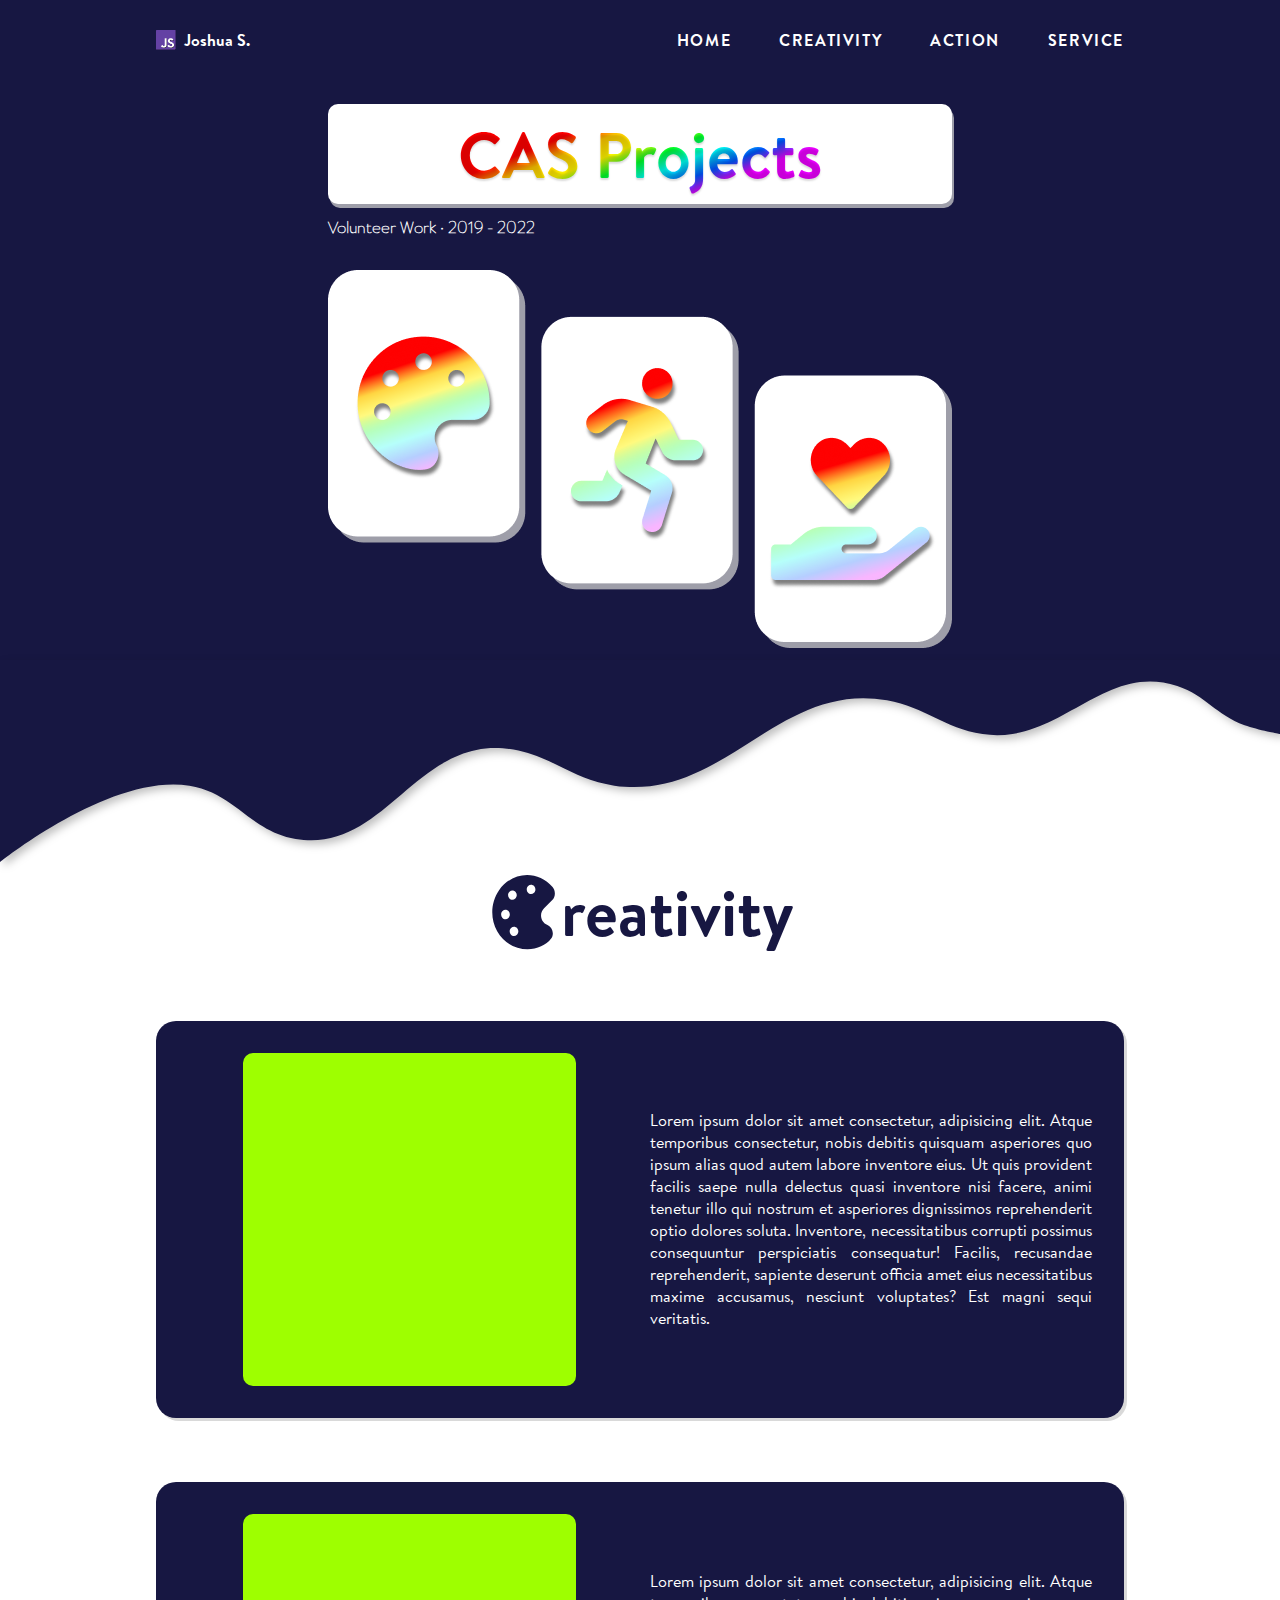
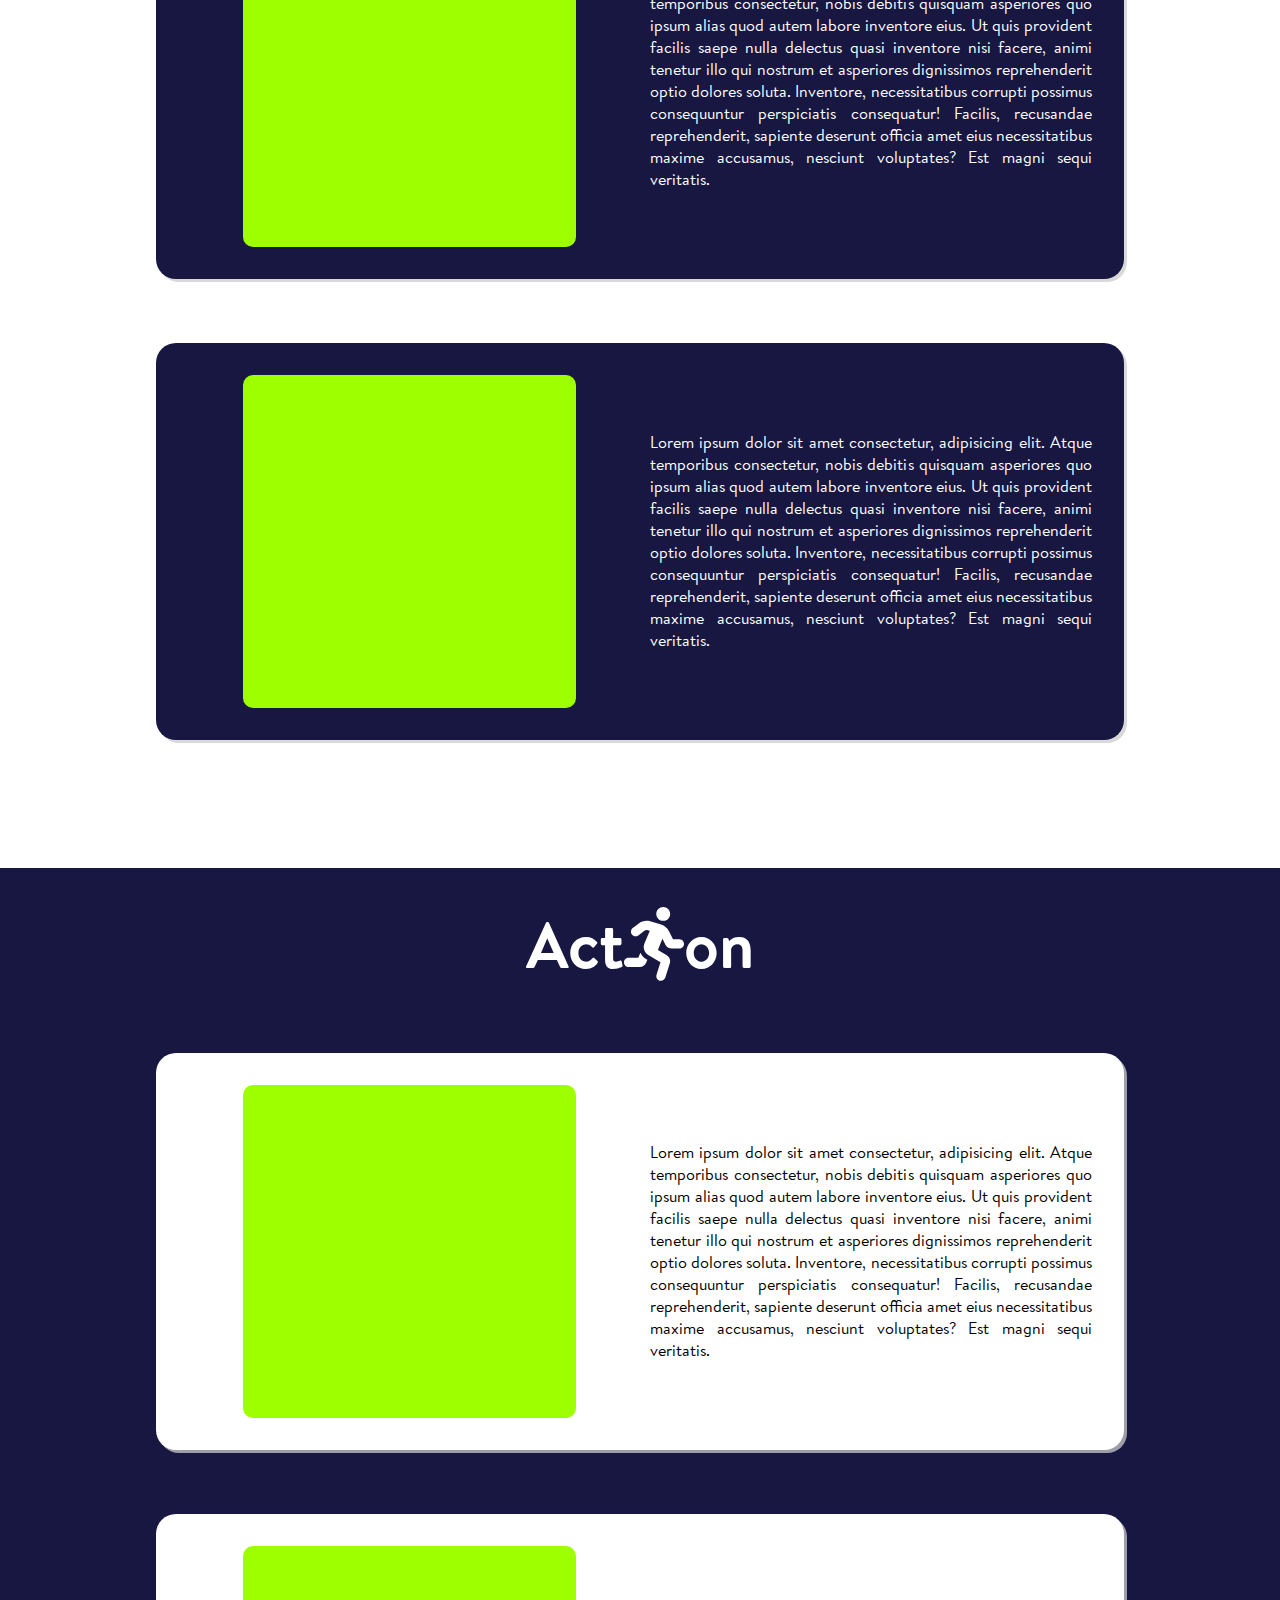
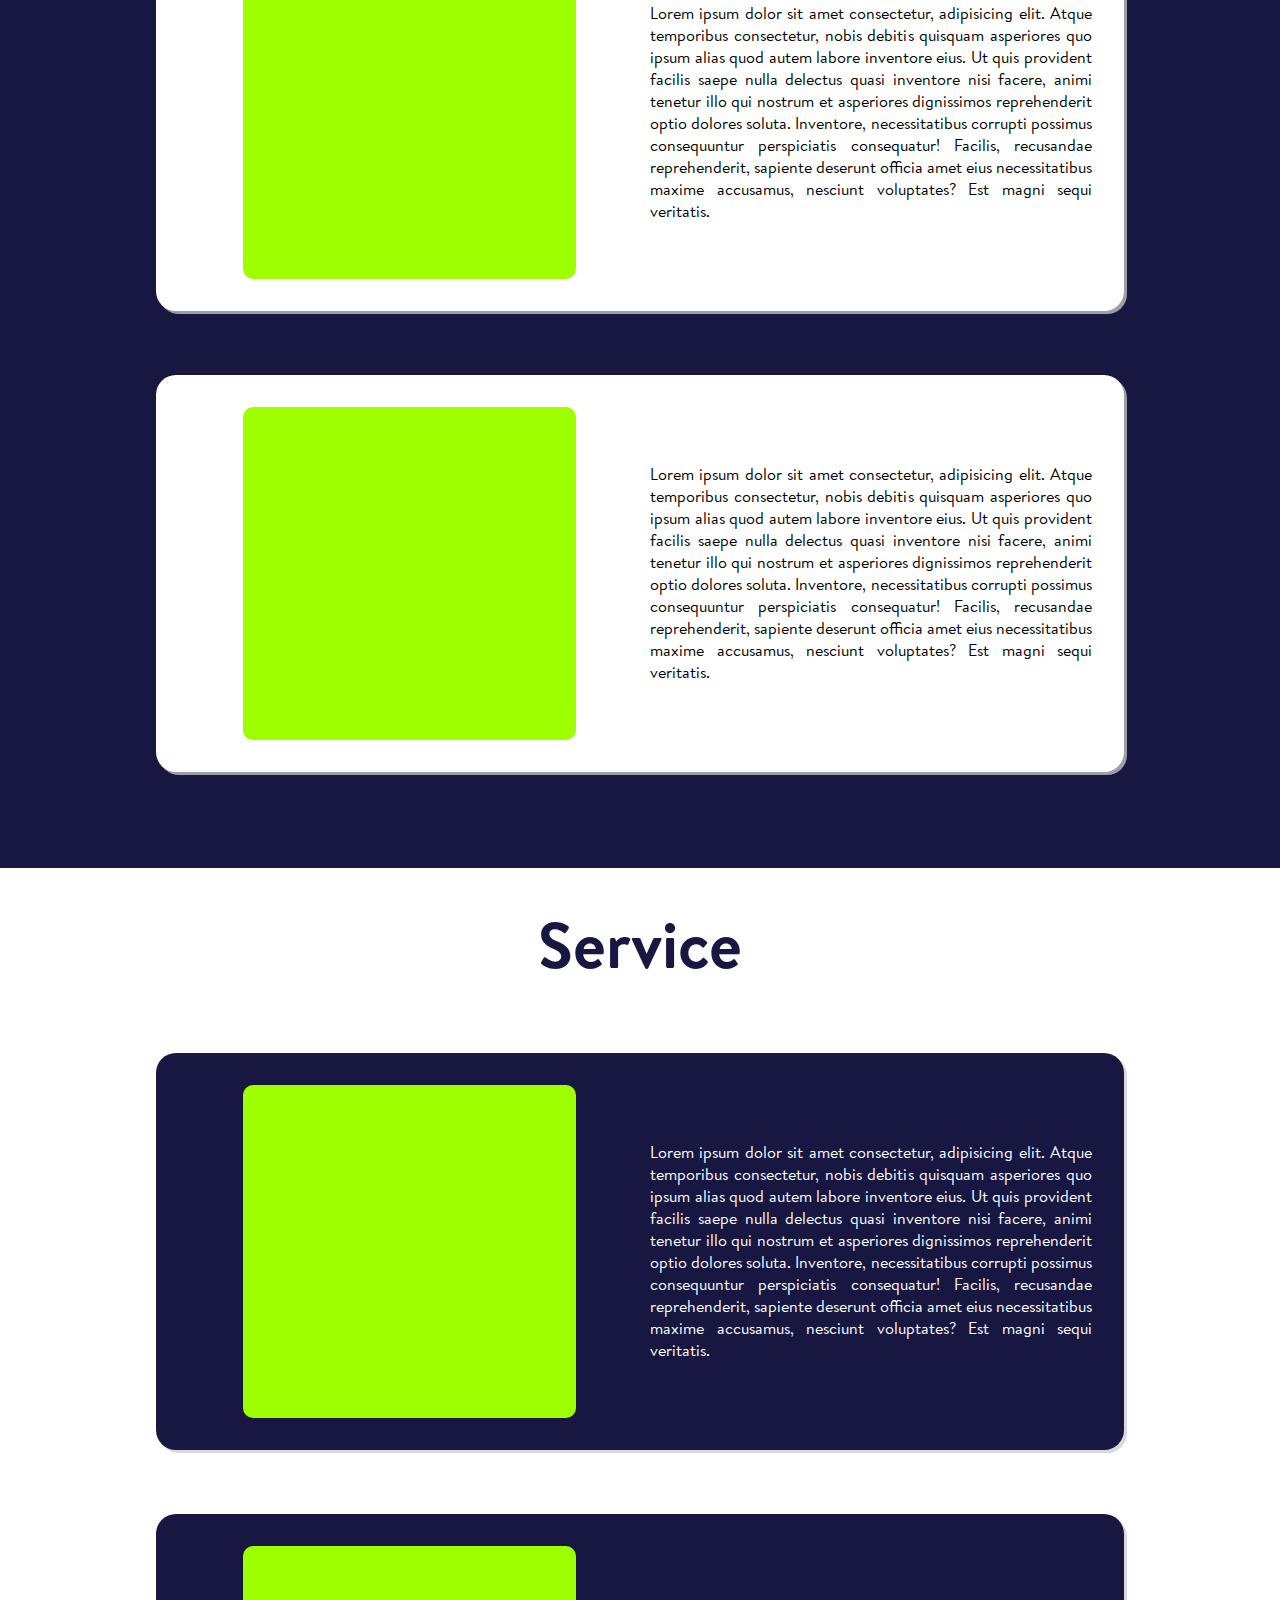
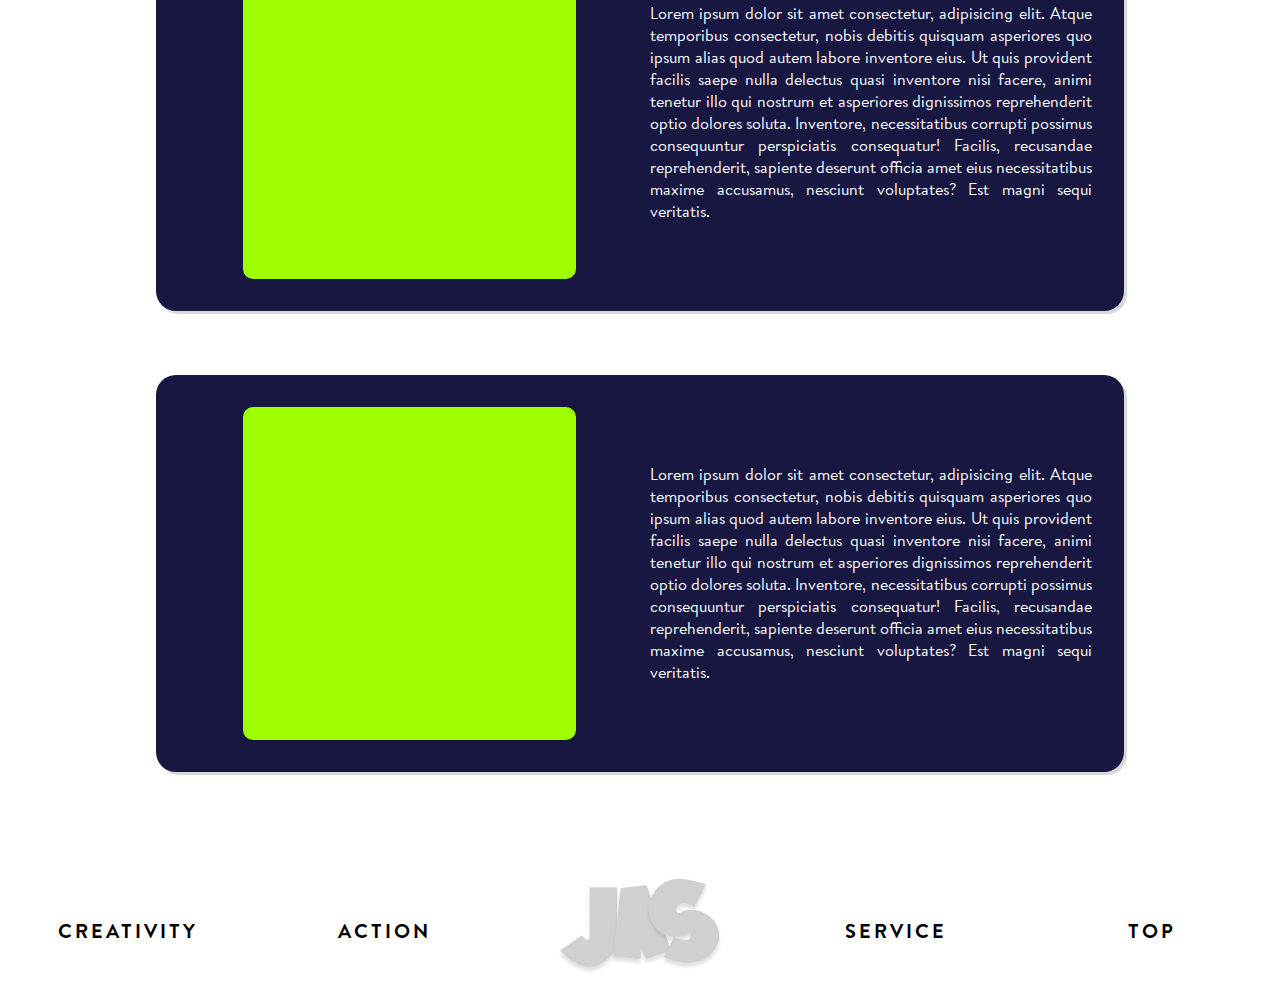
==== commit 85d70a71: "Cas Page 1.1" ====
--- a/CAS.html
+++ b/CAS.html
@@ -150,11 +150,11 @@
         <!------- Footer ------->
         <footer class="footer" id="footer">
             <div class="footer-nav">
-                <div class="div1"><a href="#home">HOME</a></div>
-                <div class="div2"><a href="#project">PROJECTS</a></div>
+                <div class="div1"><a href="#creativity">CREATIVITY</a></div>
+                <div class="div2"><a href="#action">ACTION</a></div>
                 <div class="div3"><a href="#home"><img src="assets/imgs/pngs/logo-gray.png" alt="Logo Gray"></a></div>
-                <div class="div4"><a href="#about">ABOUT</a></div>
-                <div class="div5"><a href="#contact">CONTACT</a></div>
+                <div class="div4"><a href="#service">SERVICE</a></div>
+                <div class="div5"><a href="#intro">TOP</a></div>
             </div>
         </footer>
 
--- a/assets/css/style.css
+++ b/assets/css/style.css
@@ -606,10 +606,11 @@
 
 .creativity-title h1 span {
   font-size: var(--xxl-font-size);
-  background: linear-gradient(157.89deg, #FF0000 29.32%, #FFC700 37.13%, #FFF500 45.04%, #00FF29 52.95%, #00FFF0 60.59%, #0057FF 68.76%, #EB00FF 76.15%);  background-clip: text;
+  color: var(--other-color);
+  /* background: linear-gradient(157.89deg, #FF0000 29.32%, #FFC700 37.13%, #FFF500 45.04%, #00FF29 52.95%, #00FFF0 60.59%, #0057FF 68.76%, #EB00FF 76.15%);  background-clip: text;
   background-clip: text;
   -webkit-background-clip: text;
-  -webkit-text-fill-color: transparent;
+  -webkit-text-fill-color: transparent; */
 }
 
 /* Action */
@@ -628,10 +629,11 @@
 
 .action-title h1 span {
   font-size: var(--xxl-font-size);
-  background: linear-gradient(157.89deg, #FF0000 29.32%, #FFC700 37.13%, #FFF500 45.04%, #00FF29 52.95%, #00FFF0 60.59%, #0057FF 68.76%, #EB00FF 76.15%);  background-clip: text;
+  color: #fff;
+  /* background: linear-gradient(157.89deg, #FF0000 29.32%, #FFC700 37.13%, #FFF500 45.04%, #00FF29 52.95%, #00FFF0 60.59%, #0057FF 68.76%, #EB00FF 76.15%);  background-clip: text;
   background-clip: text;
   -webkit-background-clip: text;
-  -webkit-text-fill-color: transparent;
+  -webkit-text-fill-color: transparent; */
 }
 
 .action .exp {
@@ -657,10 +659,11 @@
 
 .service-title h1 span {
   font-size: var(--xxl-font-size);
-  background: linear-gradient(157.89deg, #FF0000 29.32%, #FFC700 37.13%, #FFF500 45.04%, #00FF29 52.95%, #00FFF0 60.59%, #0057FF 68.76%, #EB00FF 76.15%);  background-clip: text;
+  color: var(--other-color);
+  /* background: linear-gradient(157.89deg, #FF0000 29.32%, #FFC700 37.13%, #FFF500 45.04%, #00FF29 52.95%, #00FFF0 60.59%, #0057FF 68.76%, #EB00FF 76.15%);  background-clip: text;
   background-clip: text;
   -webkit-background-clip: text;
-  -webkit-text-fill-color: transparent;
+  -webkit-text-fill-color: transparent; */
 }
 
 
@@ -689,6 +692,10 @@
 
 .ie {
   max-width: 500px;
+}
+
+.ie button:hover {
+  transform: scale(0.98);
 }
 
 /* Math */
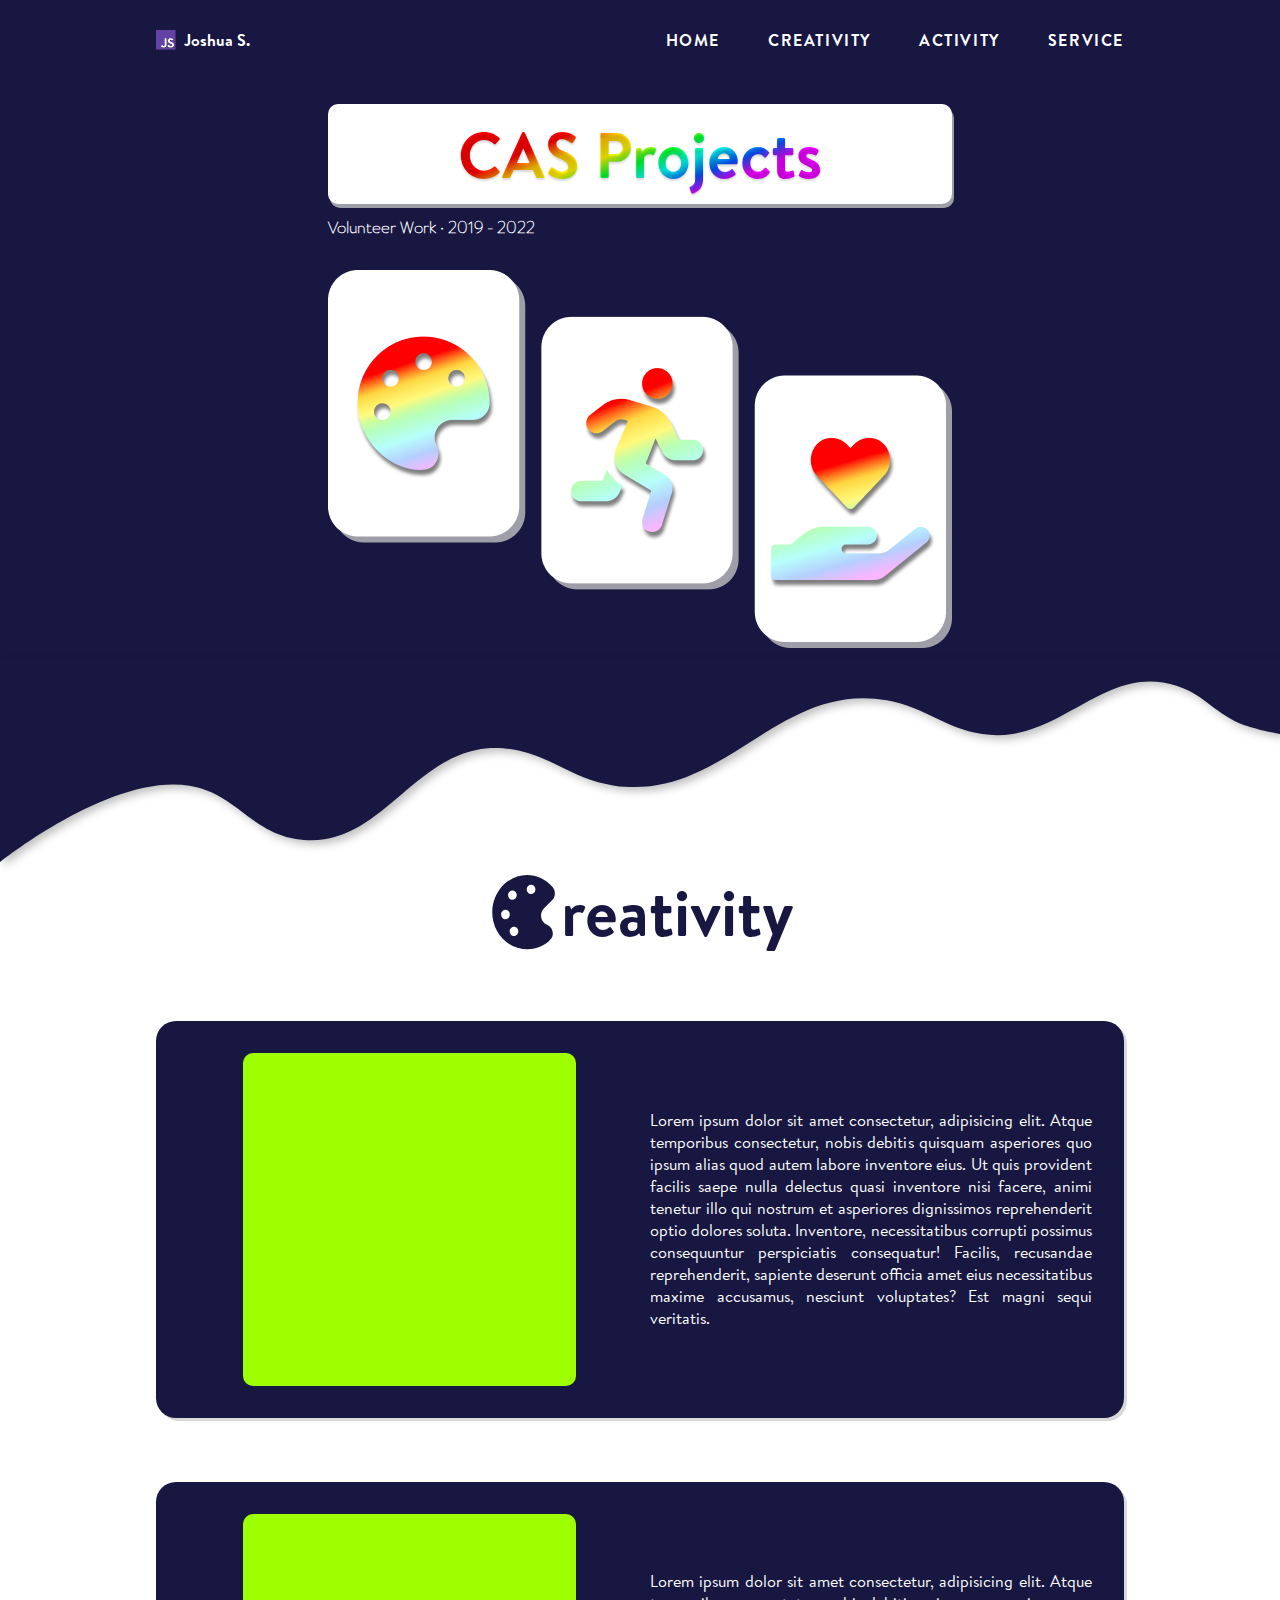
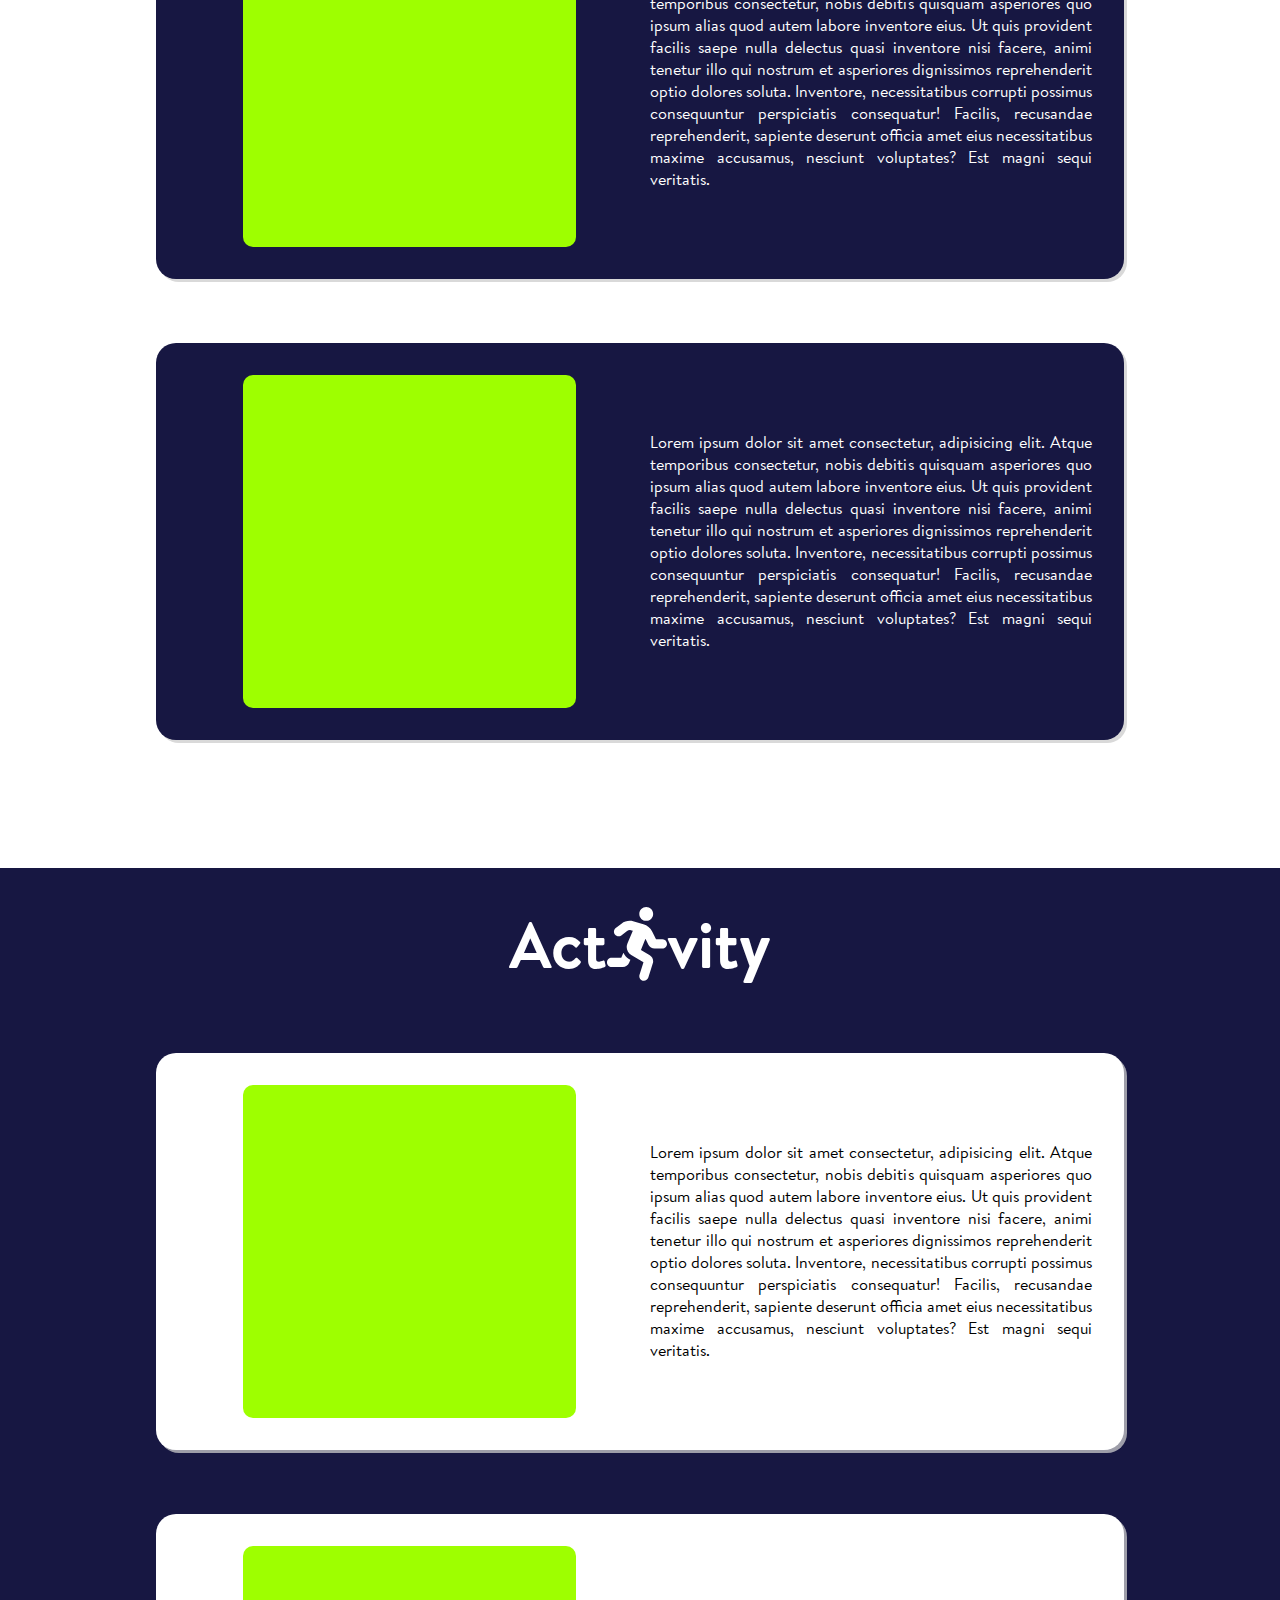
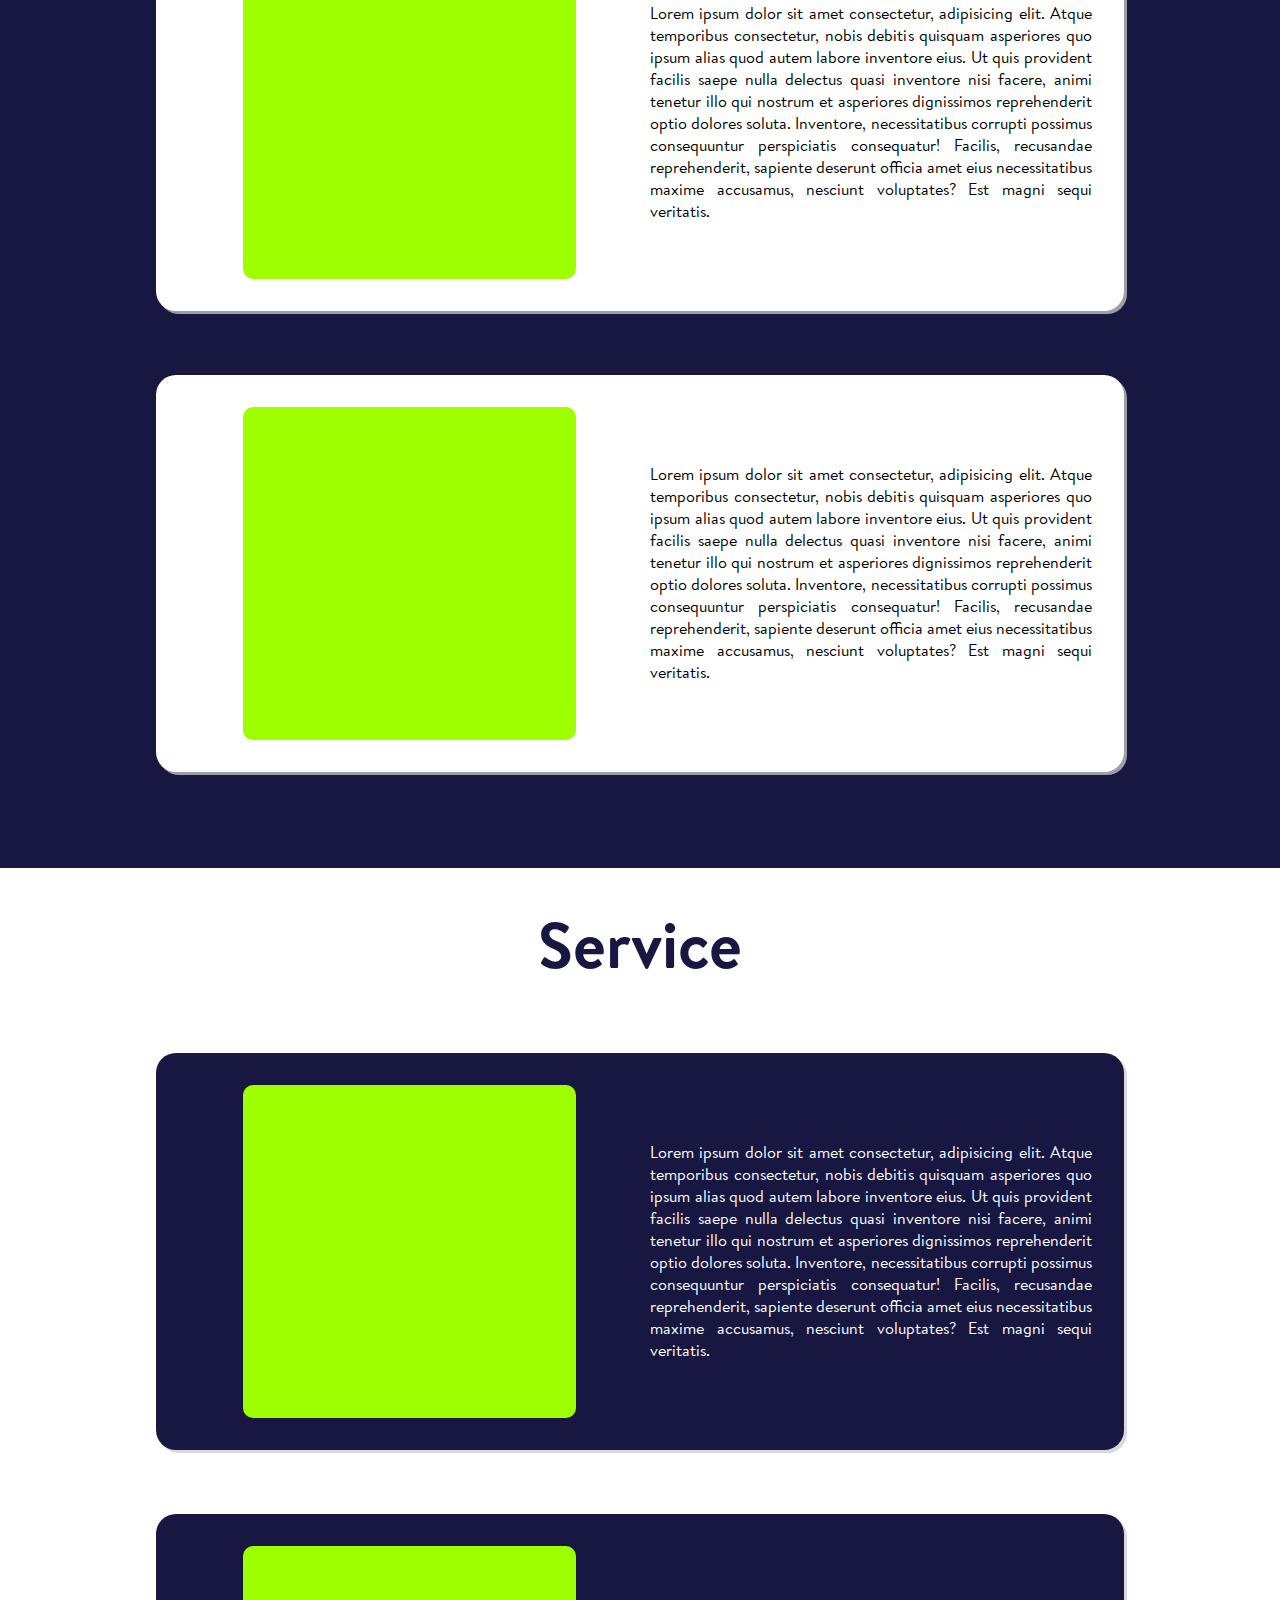
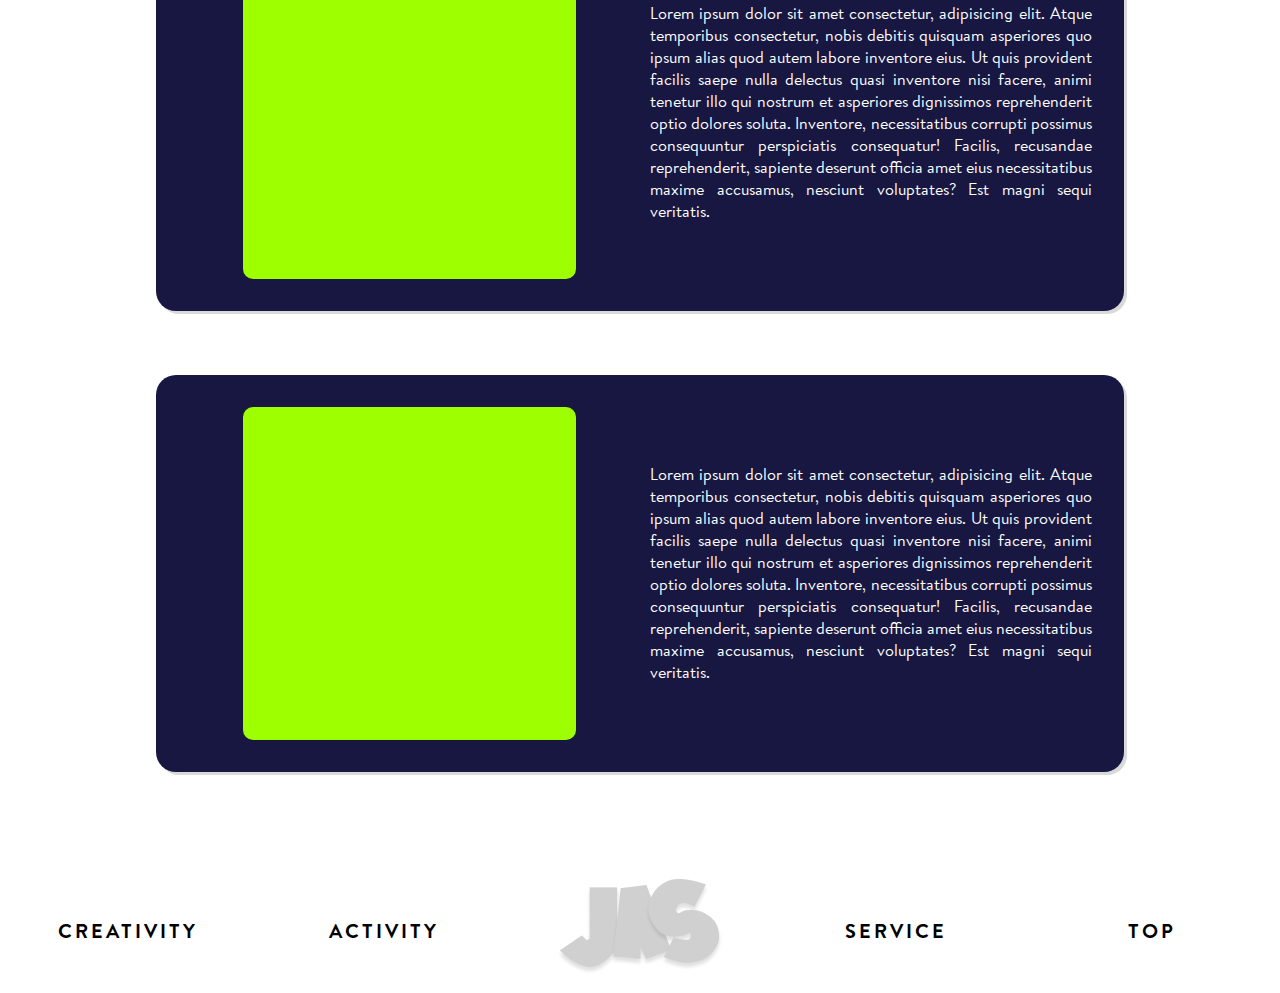
==== commit 9d692692: "Projects Update + Other" ====
--- a/CAS.html
+++ b/CAS.html
@@ -31,7 +31,7 @@
                         </li>
 
                         <li class="nav-item">
-                            <a href="#action" class="nav-link">ACTION</a>
+                            <a href="#action" class="nav-link">ACTIVITY</a>
                         </li>
 
                         <li class="nav-item">
@@ -102,7 +102,7 @@
                     <h1>
                         <span>Act</span>
                         <img src="assets/imgs/svgs/I.svg" alt="I" class="action-title-img">
-                        <span>on</span>
+                        <span>vity</span>
                     </h1>
                 </div>
                 <div class="action-exps">
@@ -151,7 +151,7 @@
         <footer class="footer" id="footer">
             <div class="footer-nav">
                 <div class="div1"><a href="#creativity">CREATIVITY</a></div>
-                <div class="div2"><a href="#action">ACTION</a></div>
+                <div class="div2"><a href="#action">ACTIVITY</a></div>
                 <div class="div3"><a href="#home"><img src="assets/imgs/pngs/logo-gray.png" alt="Logo Gray"></a></div>
                 <div class="div4"><a href="#service">SERVICE</a></div>
                 <div class="div5"><a href="#intro">TOP</a></div>
--- a/assets/css/style.css
+++ b/assets/css/style.css
@@ -78,7 +78,7 @@
 
 /*=============== CORE ===============*/
 *{
-scroll-behavior: smooth;
+  scroll-behavior: smooth;
   box-sizing: border-box;
   padding: 0;
   margin: 0;
@@ -431,7 +431,6 @@
 
 .contact h1 span {
   color: var(--dark-color);
-  border-bottom: 5px var(--dark-color) solid;
 }
 
 .contact input {
@@ -666,144 +665,6 @@
   -webkit-text-fill-color: transparent; */
 }
 
-
-/*=============== IE Page ===============*/
-.ies-title {
-  font-size: var(--xxl-font-size);
-  text-align: center;
-  margin: 2rem;
-  background: red;
-  background: linear-gradient(to right, red 0%, orange 15%, yellow 30%, lime 45%, cyan 60%, dodgerblue 75%, magenta 100%);
-  background-clip: text;
-  -webkit-background-clip: text;
-  -webkit-text-fill-color: transparent;
-}
-
-.ies {
-  display: grid;
-  grid-template-columns: repeat(1 / 1fr);
-  grid-template-rows: repeat(6 / 1fr);
-  gap: 20px;
-  align-items: center;
-  text-align: center;
-  height: 100%;
-  margin-bottom: 40px;
-}
-
-.ie {
-  max-width: 500px;
-}
-
-.ie button:hover {
-  transform: scale(0.98);
-}
-
-/* Math */
-.maths-content {
-  background-color: red;
-  border-radius: 30px;
-  grid-column: 1 / span 1;
-  grid-row: 1 / span 1;
-}
-
-.math-icon {
-  background-color: red;
-}
-
-/* GE */
-.ge-content {
-  background-color: orange;
-  border-radius: 30px;
-  grid-column: 1 / span 1;
-  grid-row: 2 / span 1;
-}
-
-.ge-icon {
-  background-color: orange;
-}
-
-/* Lengua */
-.lengua-content {
-  background-color: yellow;
-  border-radius: 30px;
-  grid-column: 1 / span 1;
-  grid-row: 3 / span 1;
-}
-
-.lengua-icon {
-  background-color: yellow;
-}
-
-/* Tok */
-.tok-content {
-  background-color: lime;
-  border-radius: 30px;
-  grid-column: 1 / span 1;
-  grid-row: 3 / span 1;
-}
-
-.tok-icon {
-  background-color: lime;
-}
-
-/* Informatica */
-.informatica-content {
-  background-color: cyan;
-  border-radius: 30px;
-  grid-column: 1 / span 1;
-  grid-row: 4 / span 1;
-}
-
-.informatica-icon {
-  background-color: cyan;
-}
-
-/* Psicologia */
-.psic-content {
-  background-color: dodgerblue;
-  border-radius: 30px;
-  grid-column: 1 / span 1;
-  grid-row: 5 / span 1;
-}
-
-.psic-icon {
-  background-color: dodgerblue;
-}
-
-/* Mono */
-.mono-content {
-  background-color: magenta;
-  border-radius: 30px;
-  grid-column: 1 / span 1;
-  grid-row: 6 / span 1;
-}
-
-.mono-icon {
-  background-color: magenta;
-}
-
-.line {
-  width: 300px;
-  margin: 2rem;
-  background-color: black;
-  border: 3px solid black;
-}
-
-.ie-title {
-  font-size: var(--xl-font-size);
-  color: var(--text-dark);
-}
-
-.ie-sub {
-  font: 'Brandon';
-  color: black;
-  size: var(--normal-font-size);
-}
-
-.doc-icon {
-  font-size: 10rem;
-  padding: 40px;
-}
 /*===============  Media Queries ===============*/
 /* For small devices */
 @media screen and (max-width: 320px){
@@ -965,15 +826,6 @@
     width: 333px;
   }
 
-  /* IE Page */
-  .ies {
-    margin-top: 5rem;
-  }
-
-  .ies-title {
-    margin-top: 5rem;
-  }
-}
 
 /* For large devices */
 @media screen and (min-width: 992px){
@@ -1014,4 +866,5 @@
     grid-template-columns: repeat(2, 1fr);
     grid-template-rows: repeat(4, 1fr);
   }
+}
 }